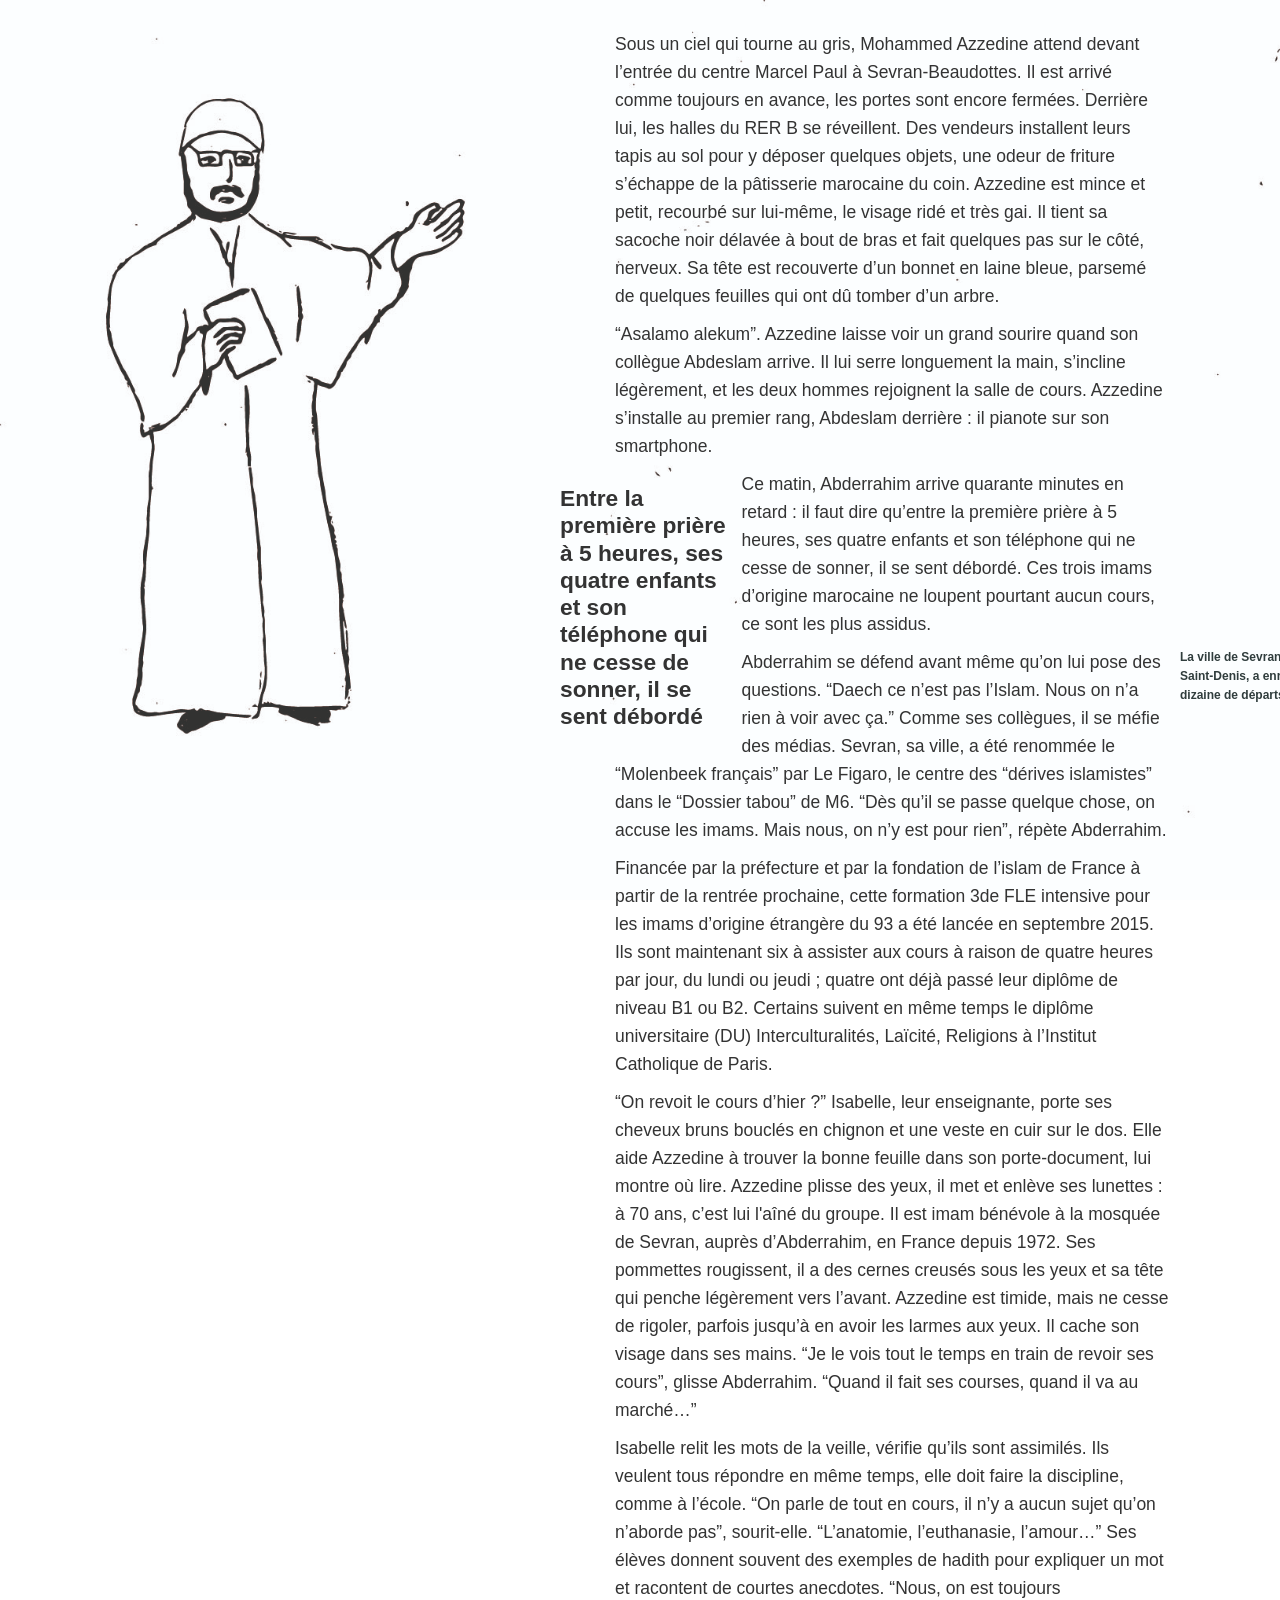
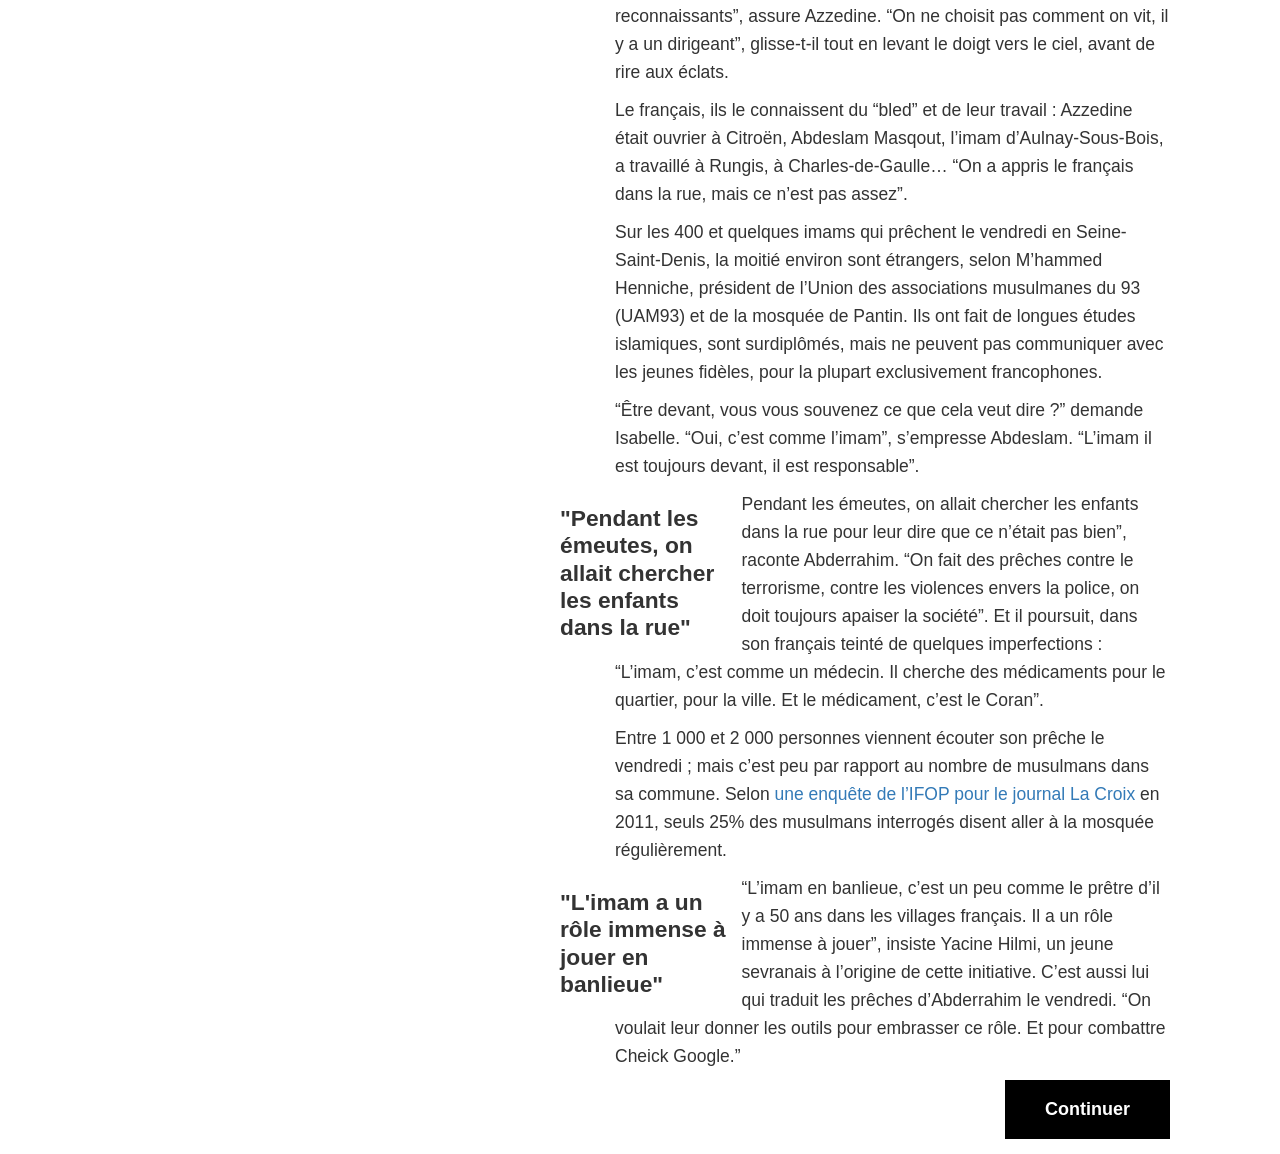
==== chapitre1.html @ 9026ad9a "Update chapitre1.html" ====
<!DOCTYPE html>
<html lang="fr">

<head>
    <meta charset="utf-8">
    <meta http-equiv="X-UA-Compatible" content="IE=edge">
    <meta name="viewport" content="width=device-width, initial-scale=1">
   
    <title>PFE Imams</title>
   
    <link href="./vendor/bootstrap/dist/css/bootstrap.min.css" rel="stylesheet">
    
       <link href='https://cdn.knightlab.com/libs/soundcite/latest/css/player.css' rel='stylesheet' type='text/css'><script type='text/javascript' src='https://cdn.knightlab.com/libs/soundcite/latest/js/soundcite.min.js'></script>

    <link href="https://fonts.googleapis.com/css?family=Amatic+SC" rel="stylesheet">  

    <link href="./css/styles.css" rel="stylesheet">


</head>

<body class="chapitre1">
    <main>
     <div class="header" id="backtotop">
     </div>
    <div class="middle">
        <div class="main">
        <div class="chapitre1">

         <div class="container">

        <div class="row">

                <div class="col-sm-6 col-xs-12">

                <div class="visible-xs">

                <img src="image2.jpg"  class="img-responsive" max-width="100%">

                </div>

                </div>

                <div class="col-sm-6 col-xs-12">

           <p>Sous un ciel qui tourne au gris, Mohammed Azzedine attend devant l’entrée du centre Marcel Paul à <span class="soundcite" data-id="321270395" data-start="0" data-end="23930" data-plays="1">Sevran-Beaudottes</span>. Il est arrivé comme toujours en avance, les portes sont encore fermées. Derrière lui, <span class="soundcite" data-id="321273883" data-start="0" data-end="20638" data-plays="1">les halles du RER B se réveillent</span>. Des vendeurs installent leurs tapis au sol pour y déposer quelques objets, une odeur de friture s’échappe de la pâtisserie marocaine du coin. Azzedine est mince et petit, recourbé sur lui-même, le visage ridé et très gai. Il tient sa sacoche noir délavée à bout de bras et fait quelques pas sur le côté, nerveux. Sa tête est recouverte d’un bonnet en laine bleue, parsemé de quelques feuilles qui ont dû tomber d’un arbre. </p>

           <p>“Asalamo alekum”. Azzedine laisse voir un grand sourire quand son collègue Abdeslam arrive. Il lui serre longuement la main, s’incline légèrement, et les deux hommes rejoignent la salle de cours. Azzedine s’installe au premier rang, Abdeslam derrière : il pianote sur son smartphone.</p>  

            <p class="encadre">Entre la première prière à 5 heures, ses quatre enfants et son téléphone qui ne cesse de sonner, il se sent débordé</p>

           <p>Ce matin, Abderrahim arrive quarante minutes en retard : il faut dire qu’entre la première prière à 5 heures, ses quatre enfants et son téléphone qui ne cesse de sonner, il se sent débordé. Ces trois imams d’origine marocaine ne loupent pourtant aucun cours, ce sont les plus assidus.</p>

             <div class="with-side">

            <div class="info hid" id="info1">
                La ville de Sevran, en Seine-Saint-Denis, a enregistré une dizaine de départs en Syrie</a>
            </div> </div>

           <p>Abderrahim se défend avant même qu’on lui pose des questions. “Daech ce n’est pas l’Islam. Nous on n’a rien à voir avec ça.” Comme ses collègues, il se méfie des médias. Sevran, sa ville, a été renommée le “Molenbeek français” par Le Figaro, le centre des “dérives islamistes” dans le “Dossier tabou” de M6. “Dès qu’il se passe quelque chose, on accuse les imams. Mais nous, on n’y est pour rien”, répète Abderrahim.</p> 

           <p>Financée par la préfecture et par la fondation de l’islam de France à partir de la rentrée prochaine, cette formation 3de FLE intensive pour les imams d’origine étrangère du 93 a été lancée en septembre 2015. Ils sont maintenant six à assister aux cours à raison de quatre heures par jour, du lundi ou jeudi ; quatre ont déjà passé leur diplôme de niveau B1 ou B2. Certains suivent en même temps le diplôme universitaire (DU) Interculturalités, Laïcité, Religions à l’Institut Catholique de Paris. </p>

           <p>“On revoit le cours d’hier ?” Isabelle, leur enseignante, porte ses cheveux bruns bouclés en chignon et une veste en cuir sur le dos. Elle aide Azzedine à trouver la bonne feuille dans son porte-document, lui montre où lire. Azzedine plisse des yeux, il met et enlève ses lunettes : à 70 ans, c’est lui l'aîné du groupe. Il est imam bénévole à la mosquée de Sevran, auprès d’Abderrahim, en France depuis 1972. Ses pommettes rougissent, il a des cernes creusés sous les yeux et sa tête qui penche légèrement vers l’avant. Azzedine est timide, mais ne cesse de rigoler, parfois jusqu’à en avoir les larmes aux yeux. Il cache son visage dans ses mains. “Je le vois tout le temps en train de revoir ses cours”, glisse Abderrahim. “Quand il fait ses courses, quand il va au marché…”</p>

              <div class="with-side">

            <div class="info hid" id="info2">
                Dans la tradition islamique, le hadith est le recueil des actes et des paroles du prophète Mohamet</a>
            </div>
                 </div>

           <p>Isabelle relit les mots de la veille, <span class="soundcite" data-id="321274740" data-start="0" data-end="41747" data-plays="1">vérifie qu’ils sont assimilés</span>. Ils veulent tous répondre en même temps, elle doit faire la discipline, comme à l’école. “On parle de tout en cours, il n’y a aucun sujet qu’on n’aborde pas”, sourit-elle. “L’anatomie, l’euthanasie, l’amour…” Ses élèves donnent souvent des exemples de hadith pour expliquer un mot et racontent de courtes anecdotes. “Nous, on est toujours reconnaissants”, assure Azzedine. “On ne choisit pas comment on vit, il y a un dirigeant”, glisse-t-il tout en levant le doigt vers le ciel, avant de rire aux éclats. </p>

           <p>Le français, ils le connaissent du “bled” et de leur travail : Azzedine était ouvrier à Citroën, Abdeslam Masqout, l’imam d’Aulnay-Sous-Bois, a travaillé à Rungis, à Charles-de-Gaulle… “On a appris le français dans la rue, mais ce n’est pas assez”. </p>

              <div class="with-side">
              <div class="info hid" id="info3">
                Il existe trois types d'imams dans les mosquées : ceux qui font les cinq prières, ceux qui font les prêches du vendredi et ceux qui dirigent les prières du Ramadan. Ces derniers viennent en grande partie de l'étranger, car ils doivent être capables de réciter le Coran d'un bout à l'autre dans une voix chantante</a>
            </div>
            </div>

           <p>Sur les 400 et quelques imams qui prêchent le vendredi en Seine-Saint-Denis, la moitié environ sont étrangers, selon M’hammed Henniche, président de l’Union des associations musulmanes du 93 (UAM93) et de la mosquée de Pantin. Ils ont fait de longues études islamiques, sont surdiplômés, mais ne peuvent pas communiquer avec les jeunes fidèles, pour la plupart exclusivement francophones.</p> 

           <p>“Être devant, vous vous souvenez ce que cela veut dire ?” demande Isabelle. “Oui, c’est comme l’imam”, s’empresse Abdeslam. “L’imam il est toujours devant, il est responsable”.</p>

             <p class="encadre">"Pendant les émeutes, on allait chercher les enfants dans la rue"</p>

             <p>Pendant les émeutes, on allait chercher les enfants dans la rue pour leur dire que ce n’était pas bien”, raconte Abderrahim. “<span class="soundcite" data-id="321274246" data-start="0" data-end="49689" data-plays="1">On fait des prêches contre le terrorisme</span>, contre les violences envers la police, on doit toujours apaiser la société”. Et il poursuit, dans son français teinté de quelques imperfections : “L’imam, c’est comme un médecin. Il cherche des médicaments pour le quartier, pour la ville. Et le médicament, c’est le Coran”.</p>

                <div class="with-side">
                <div class="info hid" id="info3">
                La France compte environ 2 400 lieux de cultes musulmans, et 40 000 églises</a>
            </div>
            </div>

           <p>Entre 1 000 et 2 000 personnes viennent écouter son prêche le vendredi ; mais c’est peu par rapport au nombre de musulmans dans sa commune. Selon <a href="http://www.ifop.com/media/pressdocument/343-1-document_file.pdf"> une enquête de l’IFOP pour le journal La Croix</a> en 2011, seuls 25% des musulmans interrogés disent aller à la mosquée régulièrement.</p>

             <p class="encadre">"L'imam a un rôle immense à jouer en banlieue"</p>

           <p>“L’imam en banlieue, c’est un peu comme le prêtre d’il y a 50 ans dans les villages français. Il a un rôle immense à jouer”, insiste Yacine Hilmi, un jeune sevranais à l’origine de cette initiative. C’est aussi lui qui traduit les prêches d’Abderrahim le vendredi. “On voulait leur donner les outils pour embrasser ce rôle. Et pour combattre Cheick Google.”</p>


            

             <a href="./chapitre2.html" class="button pull-right">Continuer</a>
            
            
            </div>
            </div>
        </div>
        </div>
    </div>
    <div class="footer hidden-xs">
        <p> <a href="#backtotop" class="smooth-scroll"><img src="backtotop.png" width=50></a> </p>       
    </div>
    </main>
    <!-- jQuery (necessary for Bootstrap's JavaScript plugins) -->
    <script src="./vendor/jquery/dist/jquery.min.js"></script>
    <!--     Include all compiled plugins (below), or include individual files as needed -->
    <script src="./vendor/bootstrap/dist/js/bootstrap.min.js"></script>
    <!-- Custom -->
    <script src="./js/main.js"></script>




</body>

</html>
---- css/styles.css ----
*{
    padding: 0;
    margin: 0;
}

html,body {
    width: 100%;
    overflow-x: hidden;
}

main {
    width: 100%;
    margin: auto;
}


h2{
    line-height: 1.2;
}

.button {
padding: 15px 40px;
background: black;
color: white;
font-weight: bold;
font-size: 18px;
}

.button:hover {
background: #570906;
color: #5EB6DD;
}

.intro {
    background: url(../image1.jpg) fixed right top;
    background-size: cover;
}

.chapitre1 {
     background: url(../image2.jpg) fixed right top;
    background-size: cover;
}

.chapitre2 {
     background: url(../image3.jpg) fixed right top;
    background-size: cover;
}

.chapitre3 {
     background: url(../image4.jpg) fixed right top;
    background-size: cover;
}

.header {
    padding : 5px;
    margin : 10px;
    margin-top: -45px;
    max-width: 940px;
}

.main {
    padding : 5px;
    margin : 10px;
    margin-right: 10%;
    font-size: 1.25em;
    line-height: 1.6;
    font-family: sans-serif;
    width: calc(100% - 300px);
}

.main > .chapter{
    margin-bottom: 15px;

}

.main .chapterintro > h2{
    margin-bottom: 15px;
     font-family: 'Amatic SC', cursive;
    font-size: 60px;

}
.main .encadre{
    float:left;
    width:30%;
    font-size: 1.3em;
    line-height: 1.2;
    font-weight: bold;
    margin:15px;
    margin-left: -55px;
}


.intro .main {
    width: auto;
    max-width:800px;
}
.side {
    padding : 5px;
    margin : 10px;
    flex : 1;
}

.with-side {
    position: relative;
}

.with-side .info {
    position: absolute;
    left:100%;
    top:0;
    width: 200px;
    padding-left: 10px;
}

.info{
    font-size: 1.2rem;
    font-weight: bold;
    font-family: sans-serif;
    color: #303D3D;
    margin-bottom: 50px;
    transition: all 500ms linear;
    opacity: 1;
}
.info.hid {
    transform: translateX(100px);
    opacity: 0;
}

.footer {
    padding : 5px;
    margin : 10px;
    font-size: 1.1em;
    text-align: right;
    font-family: monospace;
    position: fixed; 
    bottom: 0;
    left: 0;
    right: 0;
    display: none;
}

.middle {
    display: flex;
    margin-top: 50px;
    margin-right: 50px;
}


.soundcite-loaded {
    border-radius: 0;
    margin-bottom: 30px;
}

@media (max-width: 768px) {
    .footer {
        display: none;
    }
    .intro {
        background: none;
    }
    .chapitre1 {
        background: none;
    }
    .chapitre2 {
        background: none;
    }
     .chapitre3 {
        background: none;
    }
    .info{
        display: none;
    }

    .encadre{
        display: none;
    }

    .main{
        width:100%;
    }
    .middle{
        width:100%;
    }
}
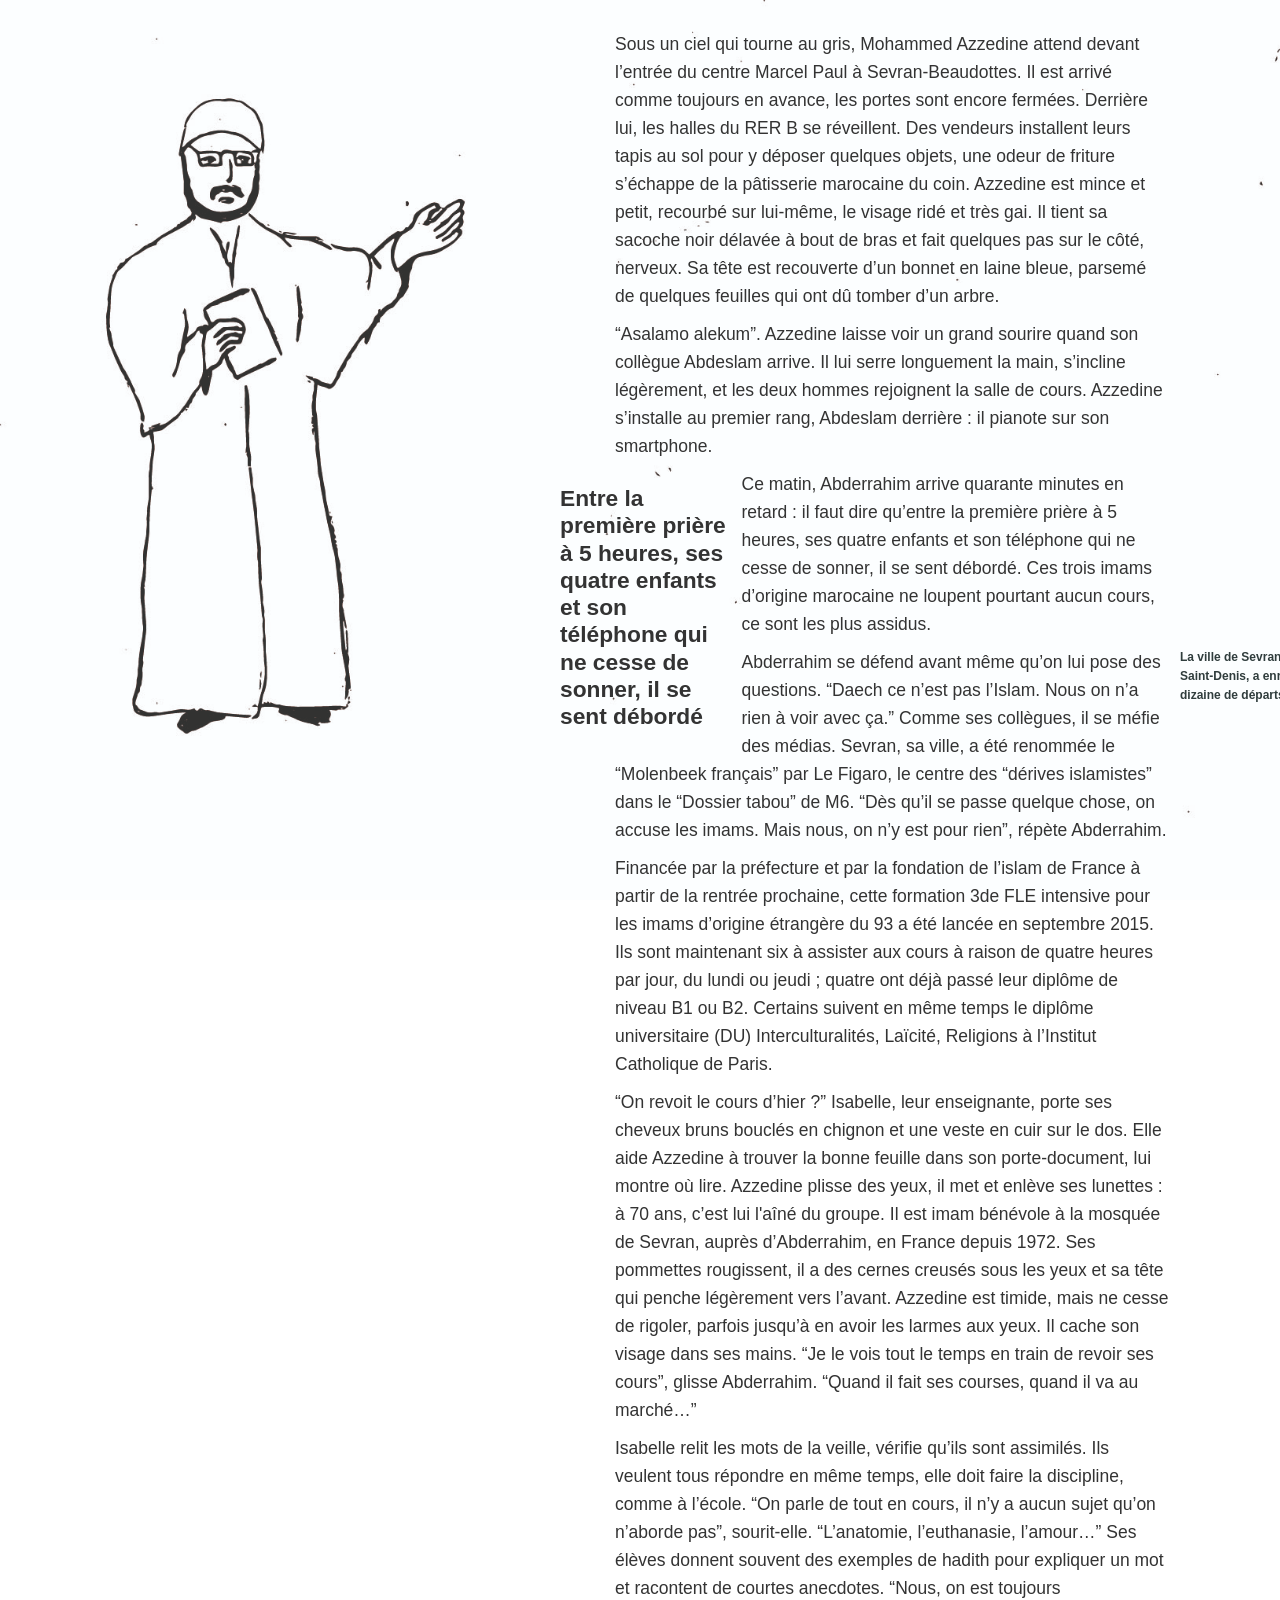
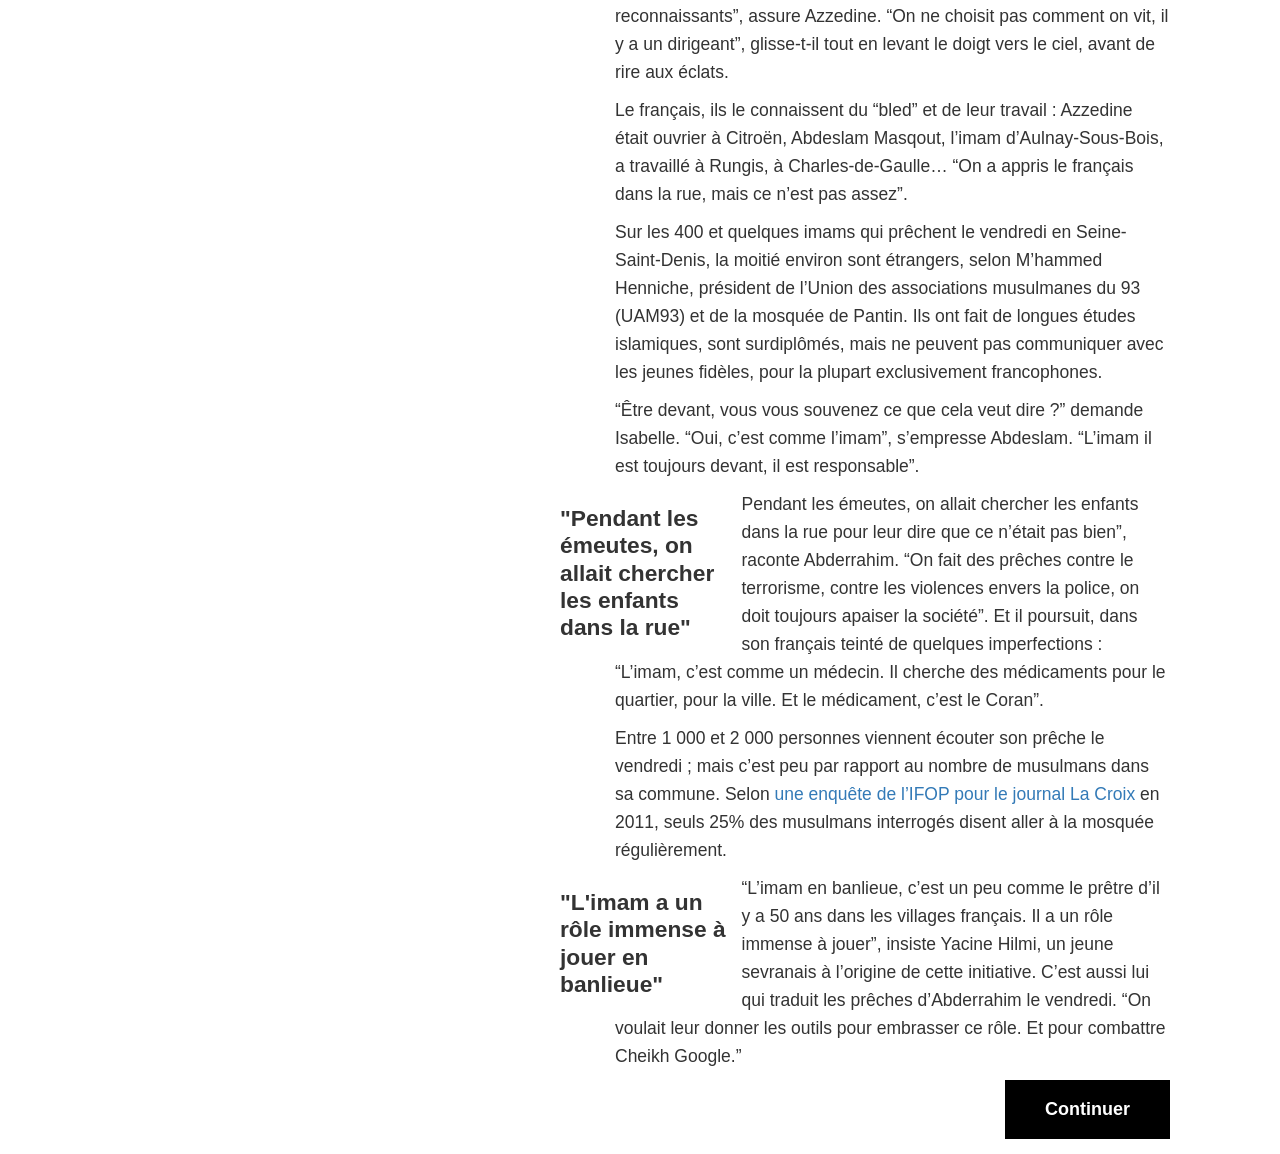
==== commit 6316a917: "Update chapitre1.html" ====
--- a/chapitre1.html
+++ b/chapitre1.html
@@ -98,12 +98,12 @@
 
              <p class="encadre">"L'imam a un rôle immense à jouer en banlieue"</p>
 
-           <p>“L’imam en banlieue, c’est un peu comme le prêtre d’il y a 50 ans dans les villages français. Il a un rôle immense à jouer”, insiste Yacine Hilmi, un jeune sevranais à l’origine de cette initiative. C’est aussi lui qui traduit les prêches d’Abderrahim le vendredi. “On voulait leur donner les outils pour embrasser ce rôle. Et pour combattre Cheick Google.”</p>
+           <p>“L’imam en banlieue, c’est un peu comme le prêtre d’il y a 50 ans dans les villages français. Il a un rôle immense à jouer”, insiste Yacine Hilmi, un jeune sevranais à l’origine de cette initiative. C’est aussi lui qui traduit les prêches d’Abderrahim le vendredi. “On voulait leur donner les outils pour embrasser ce rôle. Et pour combattre Cheikh Google.”</p>
 
 
             
 
-             <a href="./chapitre2.html" class="button pull-right">Continuer</a>
+             <a href="https://marionbir.github.io/imams/chapitre2.html" class="button pull-right">Continuer</a>
             
             
             </div>
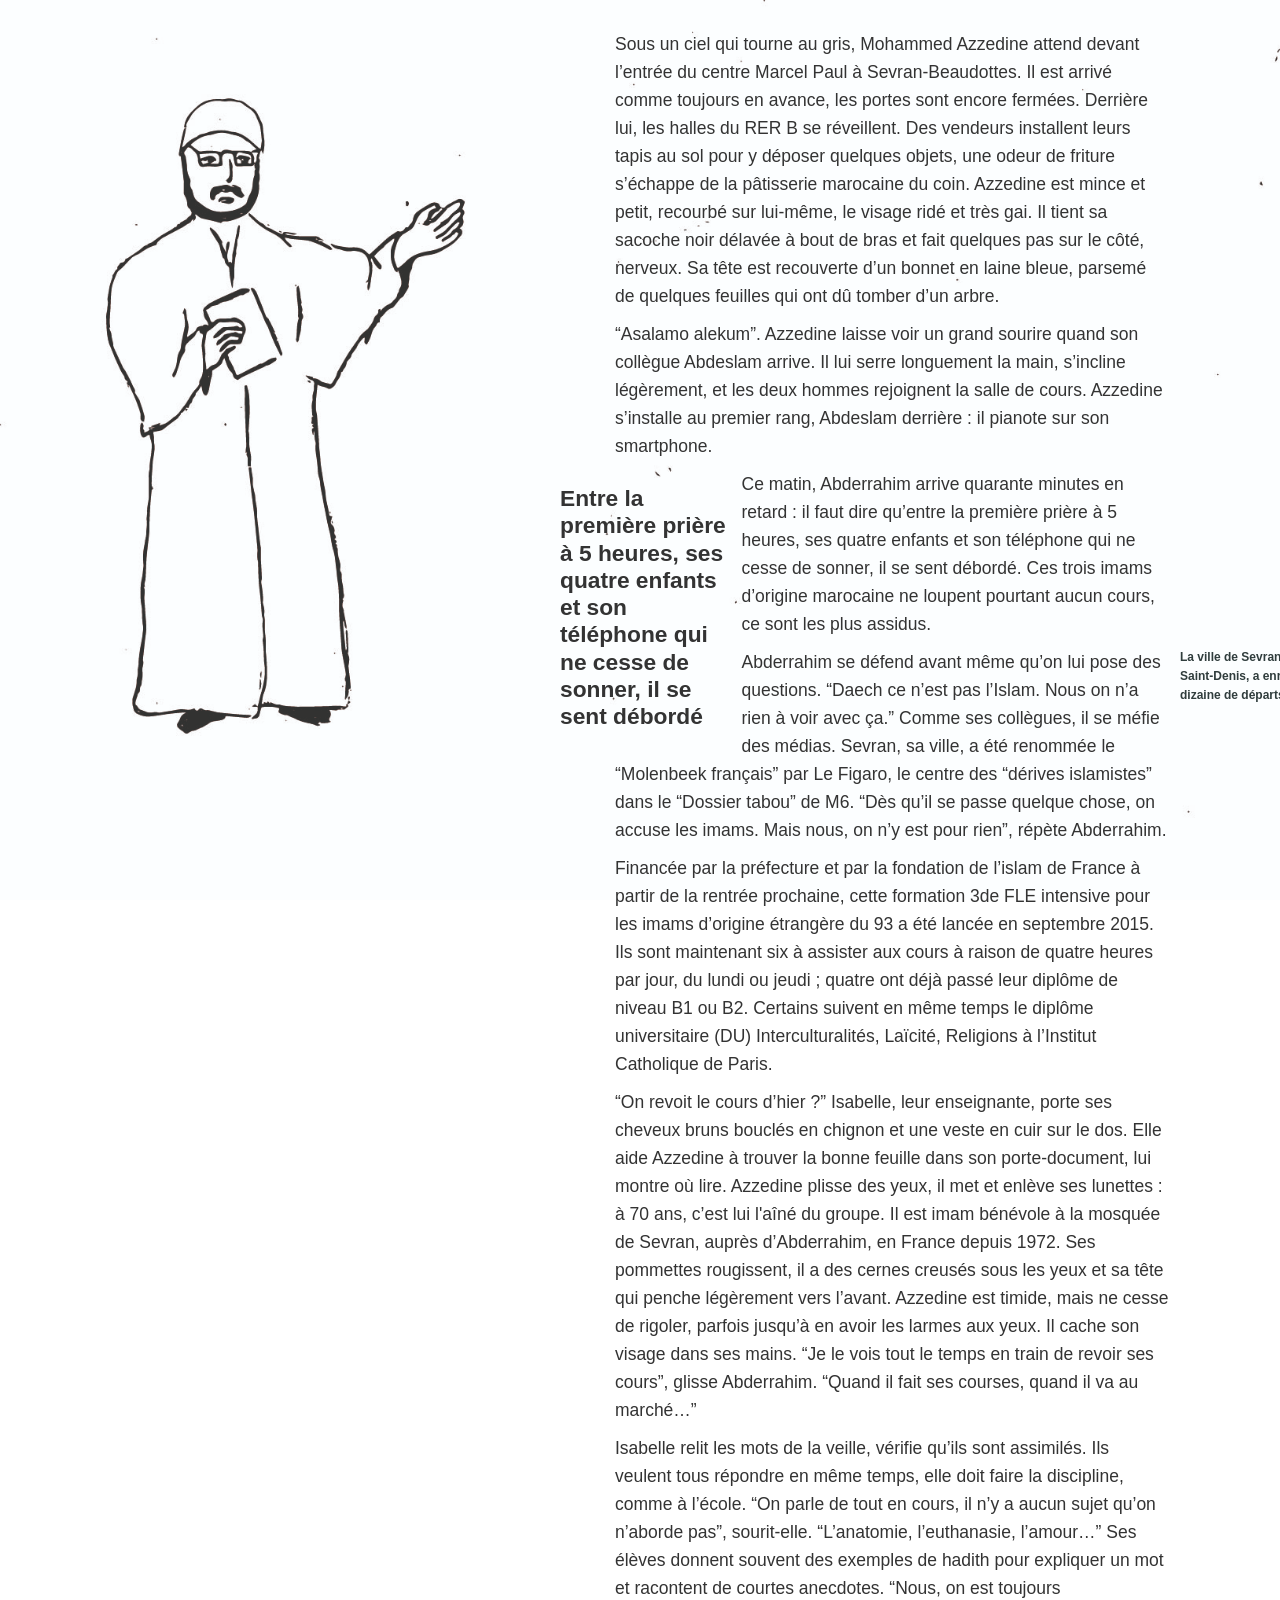
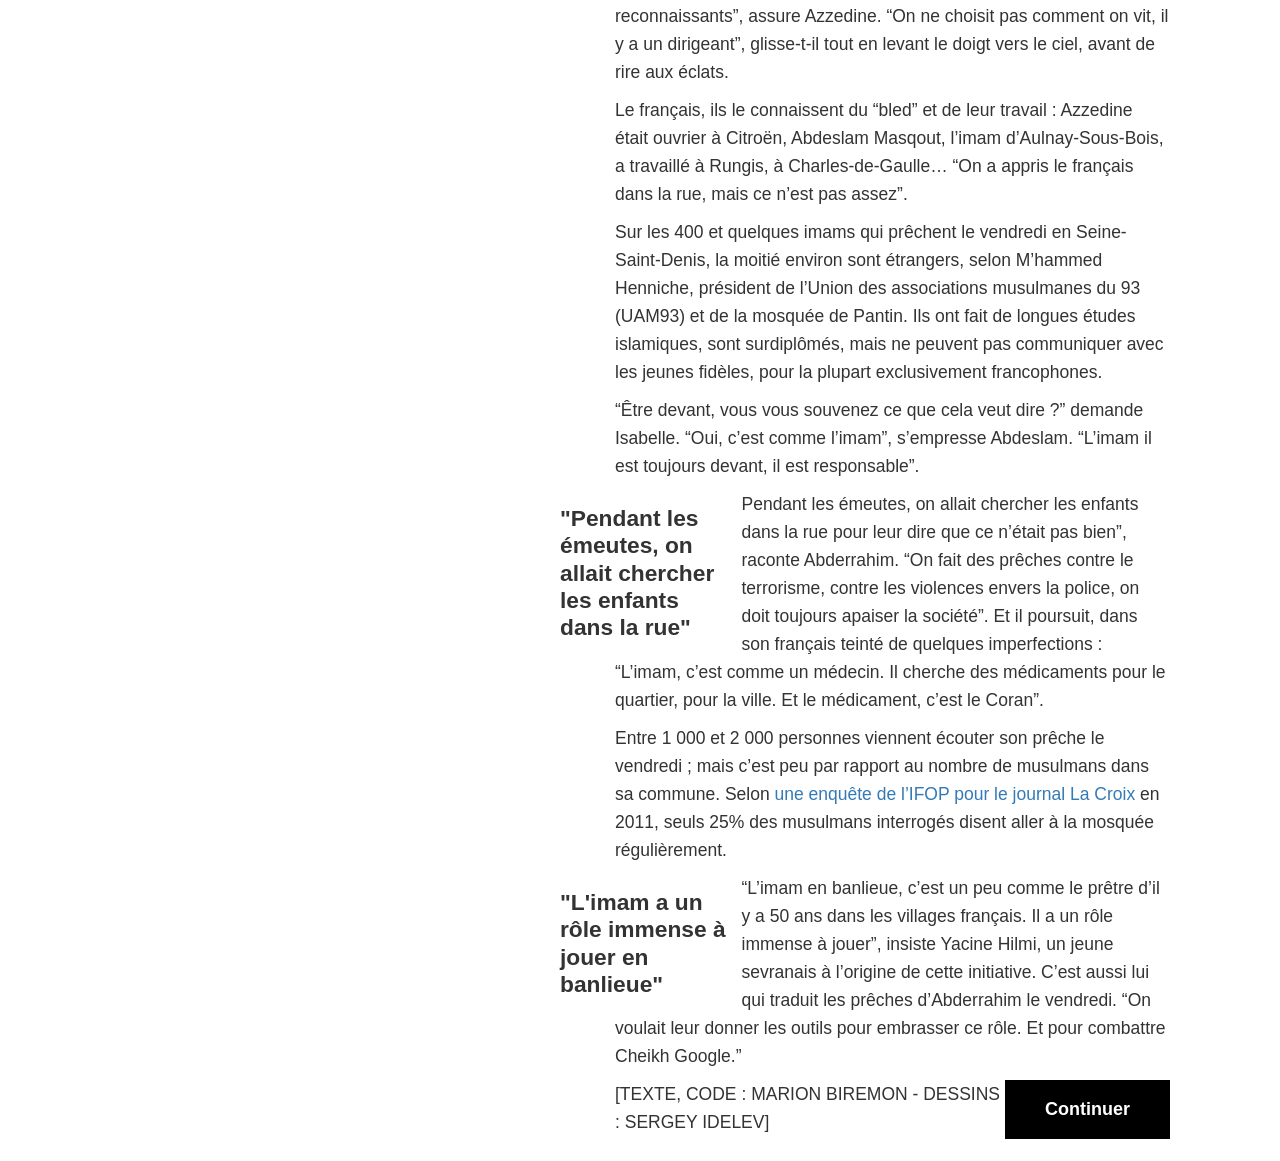
==== commit 84c37787: "Update chapitre1.html" ====
--- a/chapitre1.html
+++ b/chapitre1.html
@@ -103,7 +103,9 @@
 
             
 
-             <a href="https://marionbir.github.io/imams/chapitre2.html" class="button pull-right">Continuer</a>
+            <p> <a href="./chapitre2.html" class="button pull-right">Continuer</a> </p>
+            
+            <p> [TEXTE, CODE : MARION BIREMON - DESSINS : SERGEY IDELEV] </p>
             
             
             </div>
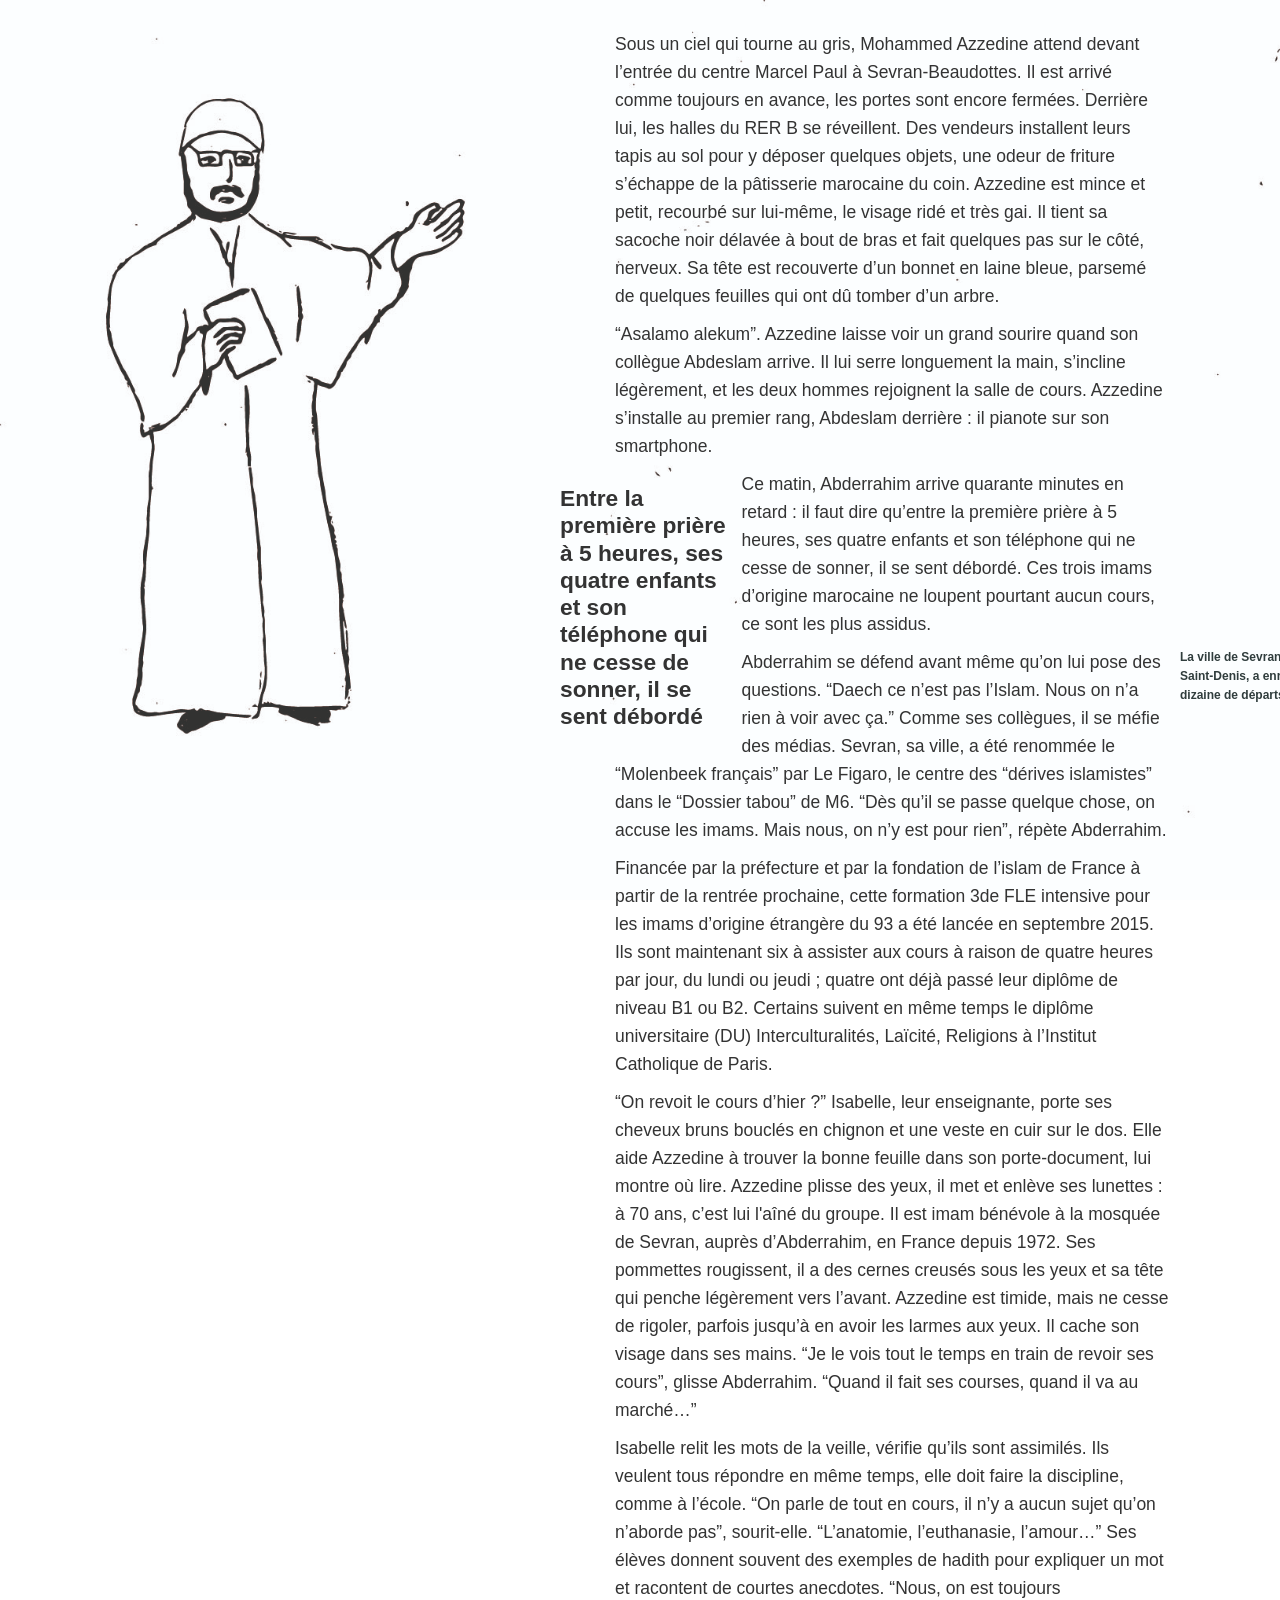
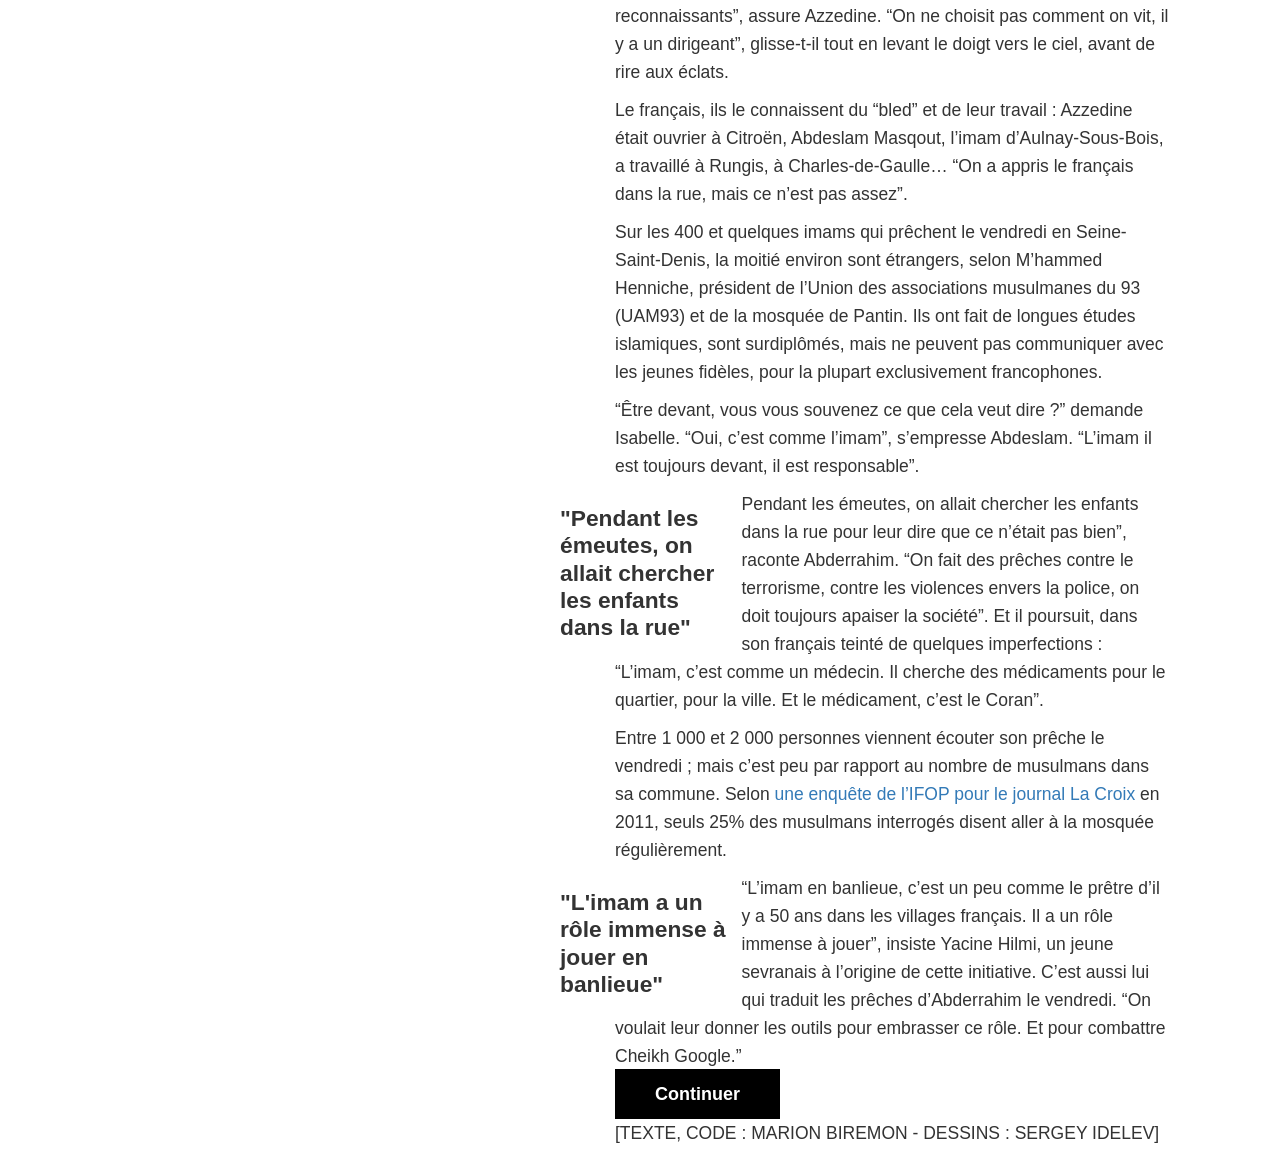
==== commit 5cb2ac2d: "Update chapitre1.html" ====
--- a/chapitre1.html
+++ b/chapitre1.html
@@ -103,7 +103,7 @@
 
             
 
-            <p> <a href="./chapitre2.html" class="button pull-right">Continuer</a> </p>
+            <p> <a href="./chapitre2.html" class="button">Continuer</a> </p>
             
             <p> [TEXTE, CODE : MARION BIREMON - DESSINS : SERGEY IDELEV] </p>
             
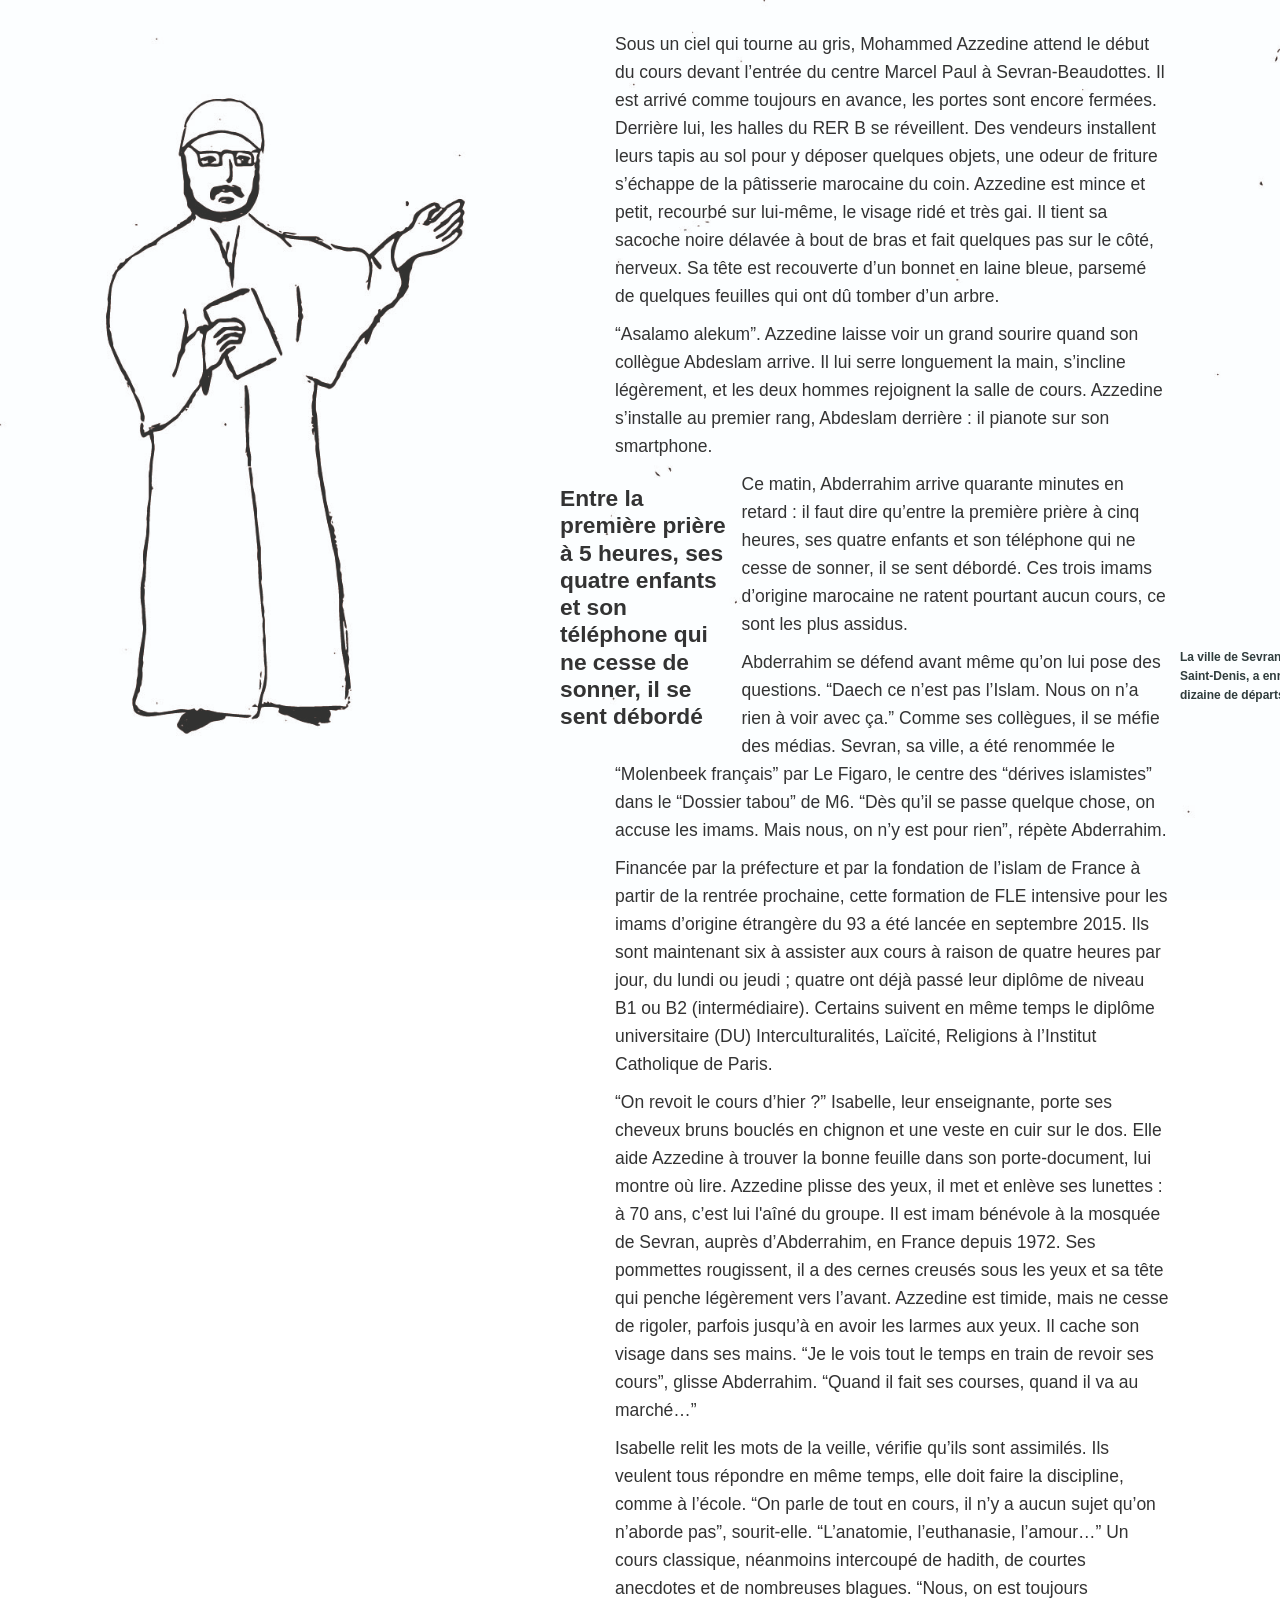
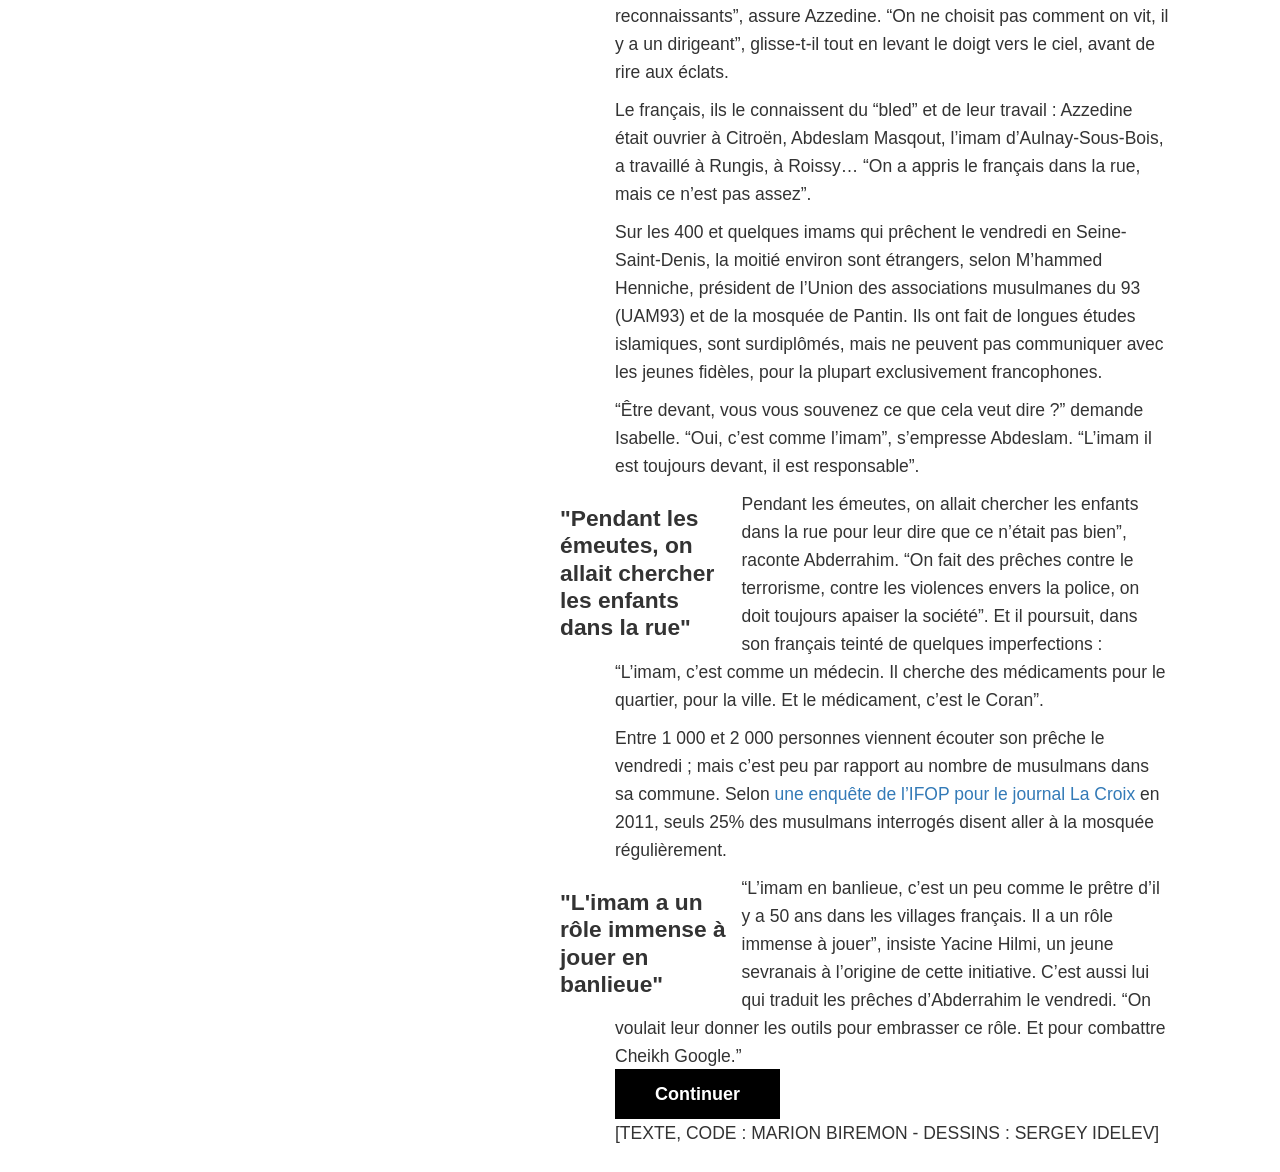
==== commit 371ff6cd: "Update chapitre1.html" ====
--- a/chapitre1.html
+++ b/chapitre1.html
@@ -43,13 +43,13 @@
 
                 <div class="col-sm-6 col-xs-12">
 
-           <p>Sous un ciel qui tourne au gris, Mohammed Azzedine attend devant l’entrée du centre Marcel Paul à <span class="soundcite" data-id="321270395" data-start="0" data-end="23930" data-plays="1">Sevran-Beaudottes</span>. Il est arrivé comme toujours en avance, les portes sont encore fermées. Derrière lui, <span class="soundcite" data-id="321273883" data-start="0" data-end="20638" data-plays="1">les halles du RER B se réveillent</span>. Des vendeurs installent leurs tapis au sol pour y déposer quelques objets, une odeur de friture s’échappe de la pâtisserie marocaine du coin. Azzedine est mince et petit, recourbé sur lui-même, le visage ridé et très gai. Il tient sa sacoche noir délavée à bout de bras et fait quelques pas sur le côté, nerveux. Sa tête est recouverte d’un bonnet en laine bleue, parsemé de quelques feuilles qui ont dû tomber d’un arbre. </p>
+           <p>Sous un ciel qui tourne au gris, Mohammed Azzedine attend le début du cours devant l’entrée du centre Marcel Paul à <span class="soundcite" data-id="321270395" data-start="0" data-end="23930" data-plays="1">Sevran-Beaudottes</span>. Il est arrivé comme toujours en avance, les portes sont encore fermées. Derrière lui, <span class="soundcite" data-id="321273883" data-start="0" data-end="20638" data-plays="1">les halles du RER B se réveillent</span>. Des vendeurs installent leurs tapis au sol pour y déposer quelques objets, une odeur de friture s’échappe de la pâtisserie marocaine du coin. Azzedine est mince et petit, recourbé sur lui-même, le visage ridé et très gai. Il tient sa sacoche noire délavée à bout de bras et fait quelques pas sur le côté, nerveux. Sa tête est recouverte d’un bonnet en laine bleue, parsemé de quelques feuilles qui ont dû tomber d’un arbre. </p>
 
            <p>“Asalamo alekum”. Azzedine laisse voir un grand sourire quand son collègue Abdeslam arrive. Il lui serre longuement la main, s’incline légèrement, et les deux hommes rejoignent la salle de cours. Azzedine s’installe au premier rang, Abdeslam derrière : il pianote sur son smartphone.</p>  
 
             <p class="encadre">Entre la première prière à 5 heures, ses quatre enfants et son téléphone qui ne cesse de sonner, il se sent débordé</p>
 
-           <p>Ce matin, Abderrahim arrive quarante minutes en retard : il faut dire qu’entre la première prière à 5 heures, ses quatre enfants et son téléphone qui ne cesse de sonner, il se sent débordé. Ces trois imams d’origine marocaine ne loupent pourtant aucun cours, ce sont les plus assidus.</p>
+           <p>Ce matin, Abderrahim arrive quarante minutes en retard : il faut dire qu’entre la première prière à cinq heures, ses quatre enfants et son téléphone qui ne cesse de sonner, il se sent débordé. Ces trois imams d’origine marocaine ne ratent pourtant aucun cours, ce sont les plus assidus.</p>
 
              <div class="with-side">
 
@@ -59,7 +59,7 @@
 
            <p>Abderrahim se défend avant même qu’on lui pose des questions. “Daech ce n’est pas l’Islam. Nous on n’a rien à voir avec ça.” Comme ses collègues, il se méfie des médias. Sevran, sa ville, a été renommée le “Molenbeek français” par Le Figaro, le centre des “dérives islamistes” dans le “Dossier tabou” de M6. “Dès qu’il se passe quelque chose, on accuse les imams. Mais nous, on n’y est pour rien”, répète Abderrahim.</p> 
 
-           <p>Financée par la préfecture et par la fondation de l’islam de France à partir de la rentrée prochaine, cette formation 3de FLE intensive pour les imams d’origine étrangère du 93 a été lancée en septembre 2015. Ils sont maintenant six à assister aux cours à raison de quatre heures par jour, du lundi ou jeudi ; quatre ont déjà passé leur diplôme de niveau B1 ou B2. Certains suivent en même temps le diplôme universitaire (DU) Interculturalités, Laïcité, Religions à l’Institut Catholique de Paris. </p>
+           <p>Financée par la préfecture et par la fondation de l’islam de France à partir de la rentrée prochaine, cette formation de FLE intensive pour les imams d’origine étrangère du 93 a été lancée en septembre 2015. Ils sont maintenant six à assister aux cours à raison de quatre heures par jour, du lundi ou jeudi ; quatre ont déjà passé leur diplôme de niveau B1 ou B2 (intermédiaire). Certains suivent en même temps le diplôme universitaire (DU) Interculturalités, Laïcité, Religions à l’Institut Catholique de Paris. </p>
 
            <p>“On revoit le cours d’hier ?” Isabelle, leur enseignante, porte ses cheveux bruns bouclés en chignon et une veste en cuir sur le dos. Elle aide Azzedine à trouver la bonne feuille dans son porte-document, lui montre où lire. Azzedine plisse des yeux, il met et enlève ses lunettes : à 70 ans, c’est lui l'aîné du groupe. Il est imam bénévole à la mosquée de Sevran, auprès d’Abderrahim, en France depuis 1972. Ses pommettes rougissent, il a des cernes creusés sous les yeux et sa tête qui penche légèrement vers l’avant. Azzedine est timide, mais ne cesse de rigoler, parfois jusqu’à en avoir les larmes aux yeux. Il cache son visage dans ses mains. “Je le vois tout le temps en train de revoir ses cours”, glisse Abderrahim. “Quand il fait ses courses, quand il va au marché…”</p>
 
@@ -70,9 +70,9 @@
             </div>
                  </div>
 
-           <p>Isabelle relit les mots de la veille, <span class="soundcite" data-id="321274740" data-start="0" data-end="41747" data-plays="1">vérifie qu’ils sont assimilés</span>. Ils veulent tous répondre en même temps, elle doit faire la discipline, comme à l’école. “On parle de tout en cours, il n’y a aucun sujet qu’on n’aborde pas”, sourit-elle. “L’anatomie, l’euthanasie, l’amour…” Ses élèves donnent souvent des exemples de hadith pour expliquer un mot et racontent de courtes anecdotes. “Nous, on est toujours reconnaissants”, assure Azzedine. “On ne choisit pas comment on vit, il y a un dirigeant”, glisse-t-il tout en levant le doigt vers le ciel, avant de rire aux éclats. </p>
+           <p>Isabelle relit les mots de la veille, <span class="soundcite" data-id="321274740" data-start="0" data-end="41747" data-plays="1">vérifie qu’ils sont assimilés</span>. Ils veulent tous répondre en même temps, elle doit faire la discipline, comme à l’école. “On parle de tout en cours, il n’y a aucun sujet qu’on n’aborde pas”, sourit-elle. “L’anatomie, l’euthanasie, l’amour…” Un cours classique, néanmoins intercoupé de hadith, de courtes anecdotes et de nombreuses blagues. “Nous, on est toujours reconnaissants”, assure Azzedine. “On ne choisit pas comment on vit, il y a un dirigeant”, glisse-t-il tout en levant le doigt vers le ciel, avant de rire aux éclats. </p>
 
-           <p>Le français, ils le connaissent du “bled” et de leur travail : Azzedine était ouvrier à Citroën, Abdeslam Masqout, l’imam d’Aulnay-Sous-Bois, a travaillé à Rungis, à Charles-de-Gaulle… “On a appris le français dans la rue, mais ce n’est pas assez”. </p>
+           <p>Le français, ils le connaissent du “bled” et de leur travail : Azzedine était ouvrier à Citroën, Abdeslam Masqout, l’imam d’Aulnay-Sous-Bois, a travaillé à Rungis, à Roissy… “On a appris le français dans la rue, mais ce n’est pas assez”. </p>
 
               <div class="with-side">
               <div class="info hid" id="info3">
--- a/css/styles.css
+++ b/css/styles.css
@@ -75,8 +75,8 @@
 
 .main .chapterintro > h2{
     margin-bottom: 15px;
-     font-family: 'Amatic SC', cursive;
-    font-size: 60px;
+     font-family: 'Pacifico', cursive;
+    font-size: 90px;
 
 }
 .main .encadre{
@@ -148,7 +148,6 @@
 
 .soundcite-loaded {
     border-radius: 0;
-    margin-bottom: 30px;
 }
 
 @media (max-width: 768px) {
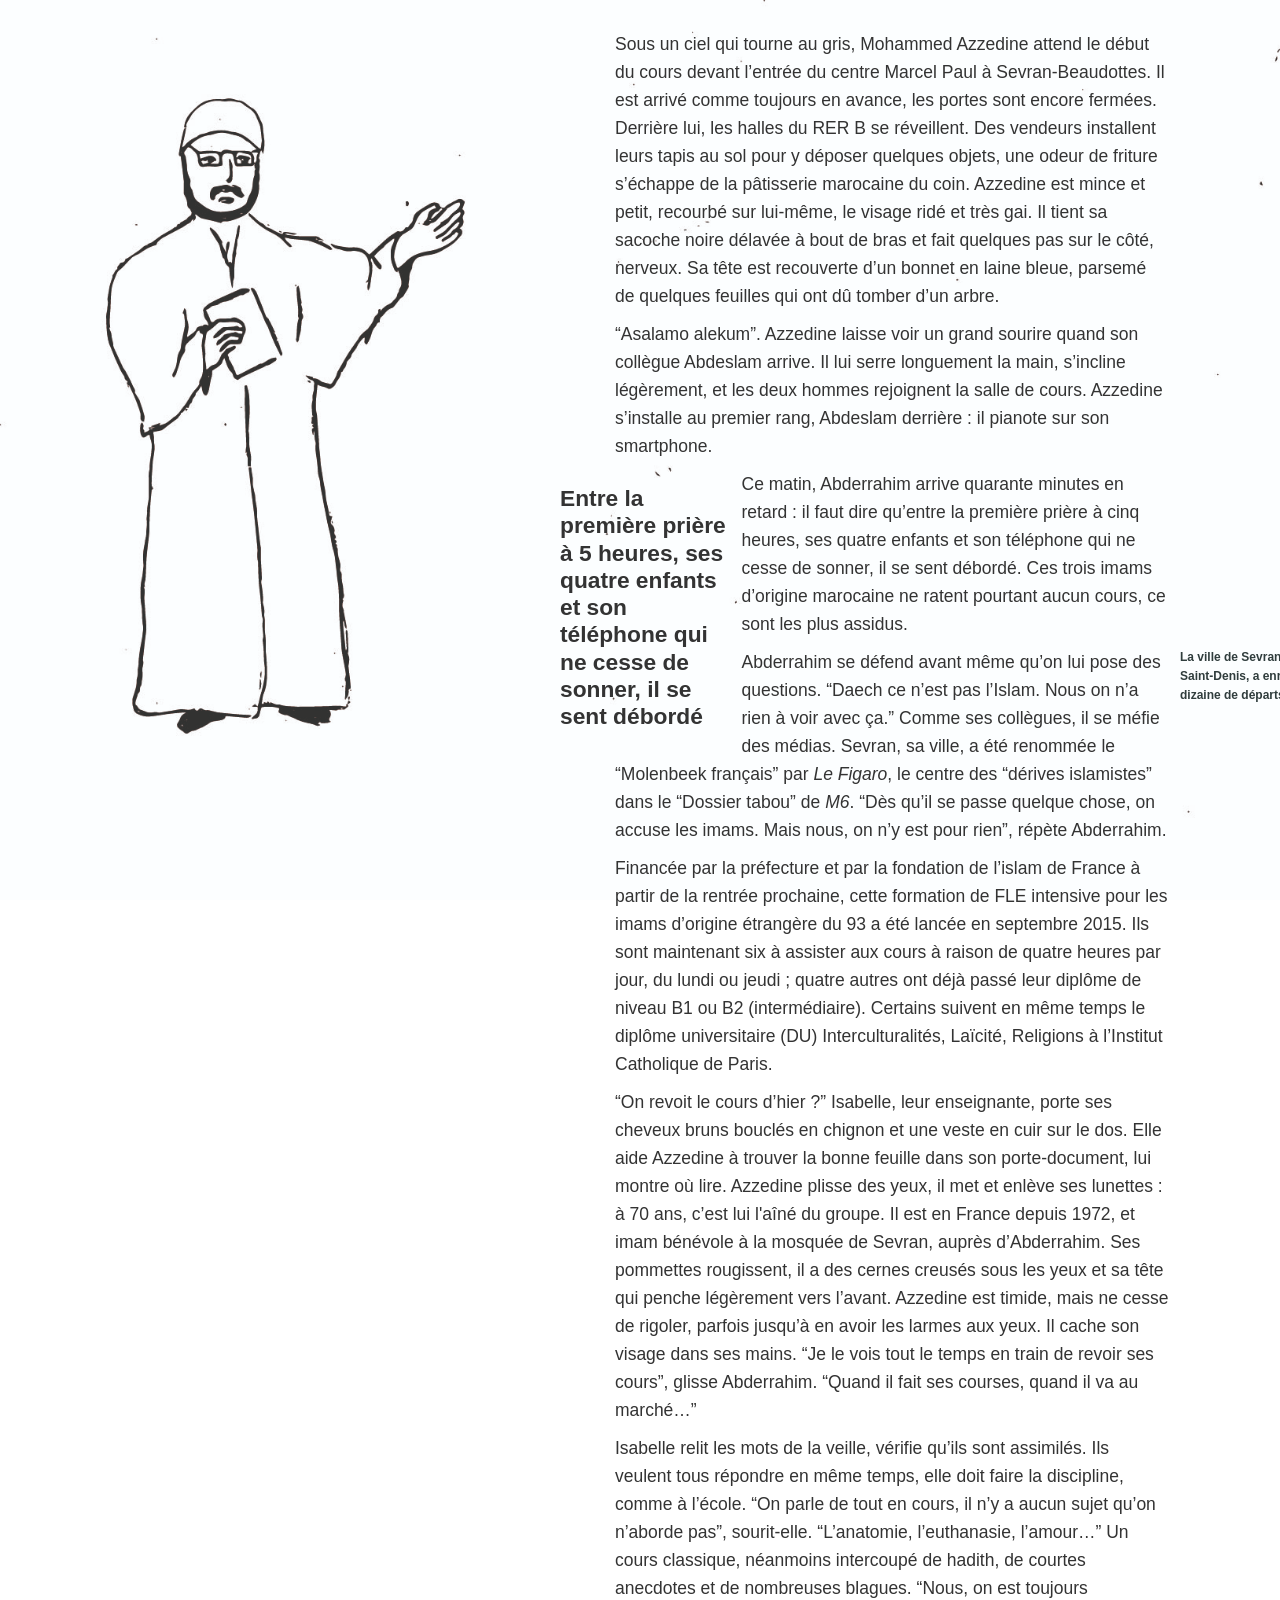
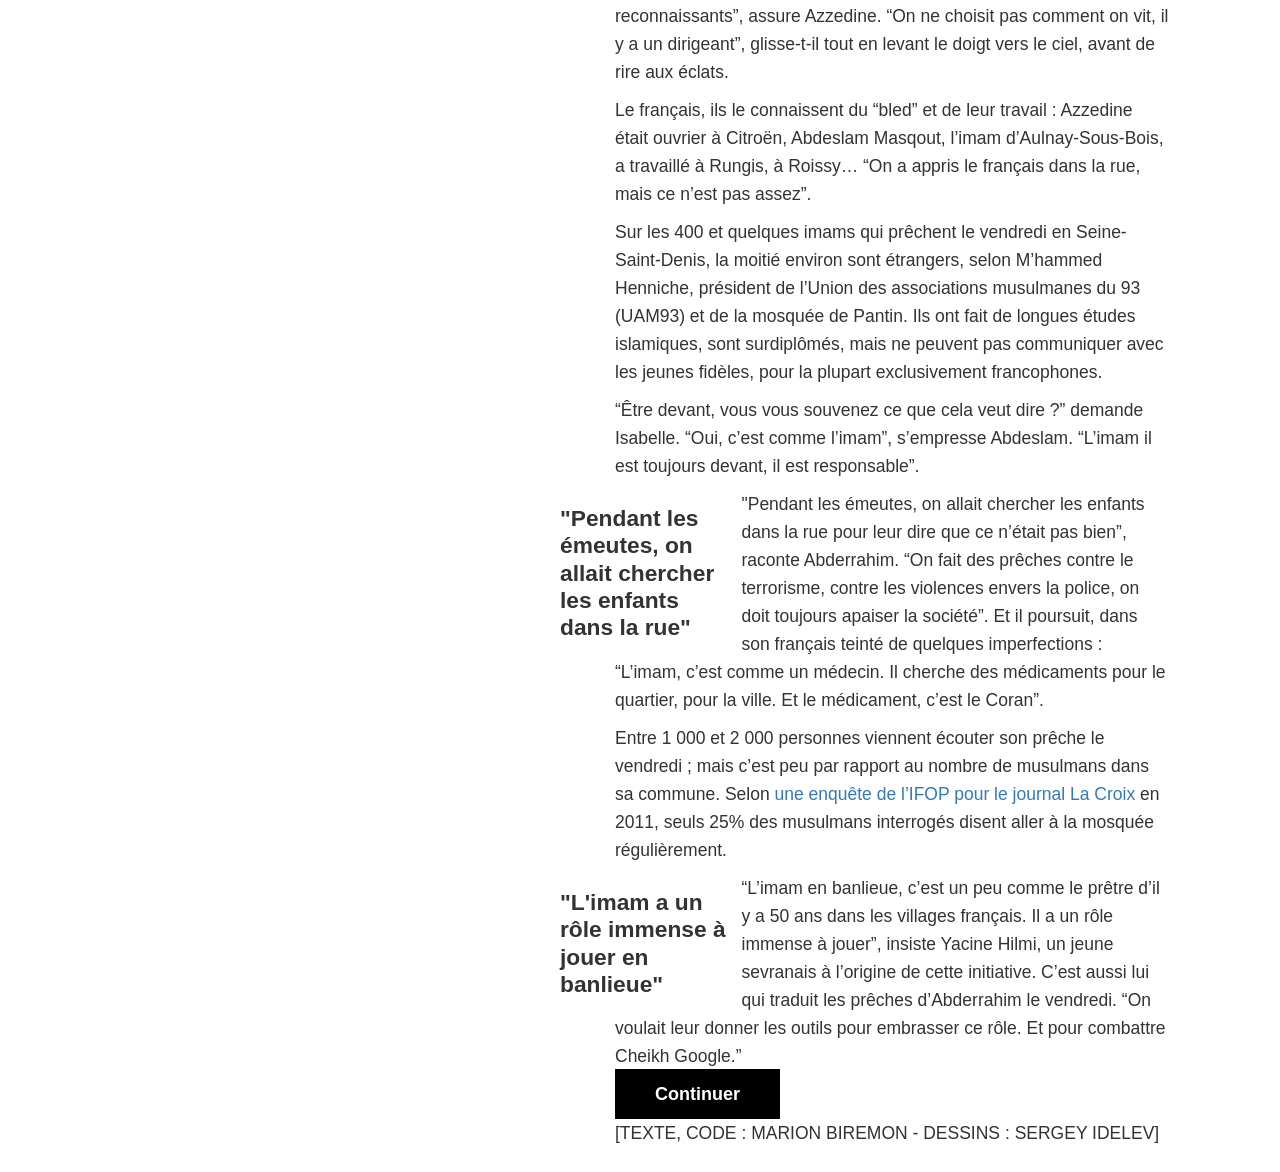
==== commit df02a301: "Update chapitre1.html" ====
--- a/chapitre1.html
+++ b/chapitre1.html
@@ -57,11 +57,11 @@
                 La ville de Sevran, en Seine-Saint-Denis, a enregistré une dizaine de départs en Syrie</a>
             </div> </div>
 
-           <p>Abderrahim se défend avant même qu’on lui pose des questions. “Daech ce n’est pas l’Islam. Nous on n’a rien à voir avec ça.” Comme ses collègues, il se méfie des médias. Sevran, sa ville, a été renommée le “Molenbeek français” par Le Figaro, le centre des “dérives islamistes” dans le “Dossier tabou” de M6. “Dès qu’il se passe quelque chose, on accuse les imams. Mais nous, on n’y est pour rien”, répète Abderrahim.</p> 
+           <p>Abderrahim se défend avant même qu’on lui pose des questions. “Daech ce n’est pas l’Islam. Nous on n’a rien à voir avec ça.” Comme ses collègues, il se méfie des médias. Sevran, sa ville, a été renommée le “Molenbeek français” par <i>Le Figaro</i>, le centre des “dérives islamistes” dans le “Dossier tabou” de <i>M6</i>. “Dès qu’il se passe quelque chose, on accuse les imams. Mais nous, on n’y est pour rien”, répète Abderrahim.</p> 
 
-           <p>Financée par la préfecture et par la fondation de l’islam de France à partir de la rentrée prochaine, cette formation de FLE intensive pour les imams d’origine étrangère du 93 a été lancée en septembre 2015. Ils sont maintenant six à assister aux cours à raison de quatre heures par jour, du lundi ou jeudi ; quatre ont déjà passé leur diplôme de niveau B1 ou B2 (intermédiaire). Certains suivent en même temps le diplôme universitaire (DU) Interculturalités, Laïcité, Religions à l’Institut Catholique de Paris. </p>
+           <p>Financée par la préfecture et par la fondation de l’islam de France à partir de la rentrée prochaine, cette formation de FLE intensive pour les imams d’origine étrangère du 93 a été lancée en septembre 2015. Ils sont maintenant six à assister aux cours à raison de quatre heures par jour, du lundi ou jeudi ; quatre autres ont déjà passé leur diplôme de niveau B1 ou B2 (intermédiaire). Certains suivent en même temps le diplôme universitaire (DU) Interculturalités, Laïcité, Religions à l’Institut Catholique de Paris. </p>
 
-           <p>“On revoit le cours d’hier ?” Isabelle, leur enseignante, porte ses cheveux bruns bouclés en chignon et une veste en cuir sur le dos. Elle aide Azzedine à trouver la bonne feuille dans son porte-document, lui montre où lire. Azzedine plisse des yeux, il met et enlève ses lunettes : à 70 ans, c’est lui l'aîné du groupe. Il est imam bénévole à la mosquée de Sevran, auprès d’Abderrahim, en France depuis 1972. Ses pommettes rougissent, il a des cernes creusés sous les yeux et sa tête qui penche légèrement vers l’avant. Azzedine est timide, mais ne cesse de rigoler, parfois jusqu’à en avoir les larmes aux yeux. Il cache son visage dans ses mains. “Je le vois tout le temps en train de revoir ses cours”, glisse Abderrahim. “Quand il fait ses courses, quand il va au marché…”</p>
+           <p>“On revoit le cours d’hier ?” Isabelle, leur enseignante, porte ses cheveux bruns bouclés en chignon et une veste en cuir sur le dos. Elle aide Azzedine à trouver la bonne feuille dans son porte-document, lui montre où lire. Azzedine plisse des yeux, il met et enlève ses lunettes : à 70 ans, c’est lui l'aîné du groupe. Il est en France depuis 1972, et imam bénévole à la mosquée de Sevran, auprès d’Abderrahim. Ses pommettes rougissent, il a des cernes creusés sous les yeux et sa tête qui penche légèrement vers l’avant. Azzedine est timide, mais ne cesse de rigoler, parfois jusqu’à en avoir les larmes aux yeux. Il cache son visage dans ses mains. “Je le vois tout le temps en train de revoir ses cours”, glisse Abderrahim. “Quand il fait ses courses, quand il va au marché…”</p>
 
               <div class="with-side">
 
@@ -86,7 +86,7 @@
 
              <p class="encadre">"Pendant les émeutes, on allait chercher les enfants dans la rue"</p>
 
-             <p>Pendant les émeutes, on allait chercher les enfants dans la rue pour leur dire que ce n’était pas bien”, raconte Abderrahim. “<span class="soundcite" data-id="321274246" data-start="0" data-end="49689" data-plays="1">On fait des prêches contre le terrorisme</span>, contre les violences envers la police, on doit toujours apaiser la société”. Et il poursuit, dans son français teinté de quelques imperfections : “L’imam, c’est comme un médecin. Il cherche des médicaments pour le quartier, pour la ville. Et le médicament, c’est le Coran”.</p>
+             <p>"Pendant les émeutes, on allait chercher les enfants dans la rue pour leur dire que ce n’était pas bien”, raconte Abderrahim. “<span class="soundcite" data-id="321274246" data-start="0" data-end="49689" data-plays="1">On fait des prêches contre le terrorisme</span>, contre les violences envers la police, on doit toujours apaiser la société”. Et il poursuit, dans son français teinté de quelques imperfections : “L’imam, c’est comme un médecin. Il cherche des médicaments pour le quartier, pour la ville. Et le médicament, c’est le Coran”.</p>
 
                 <div class="with-side">
                 <div class="info hid" id="info3">
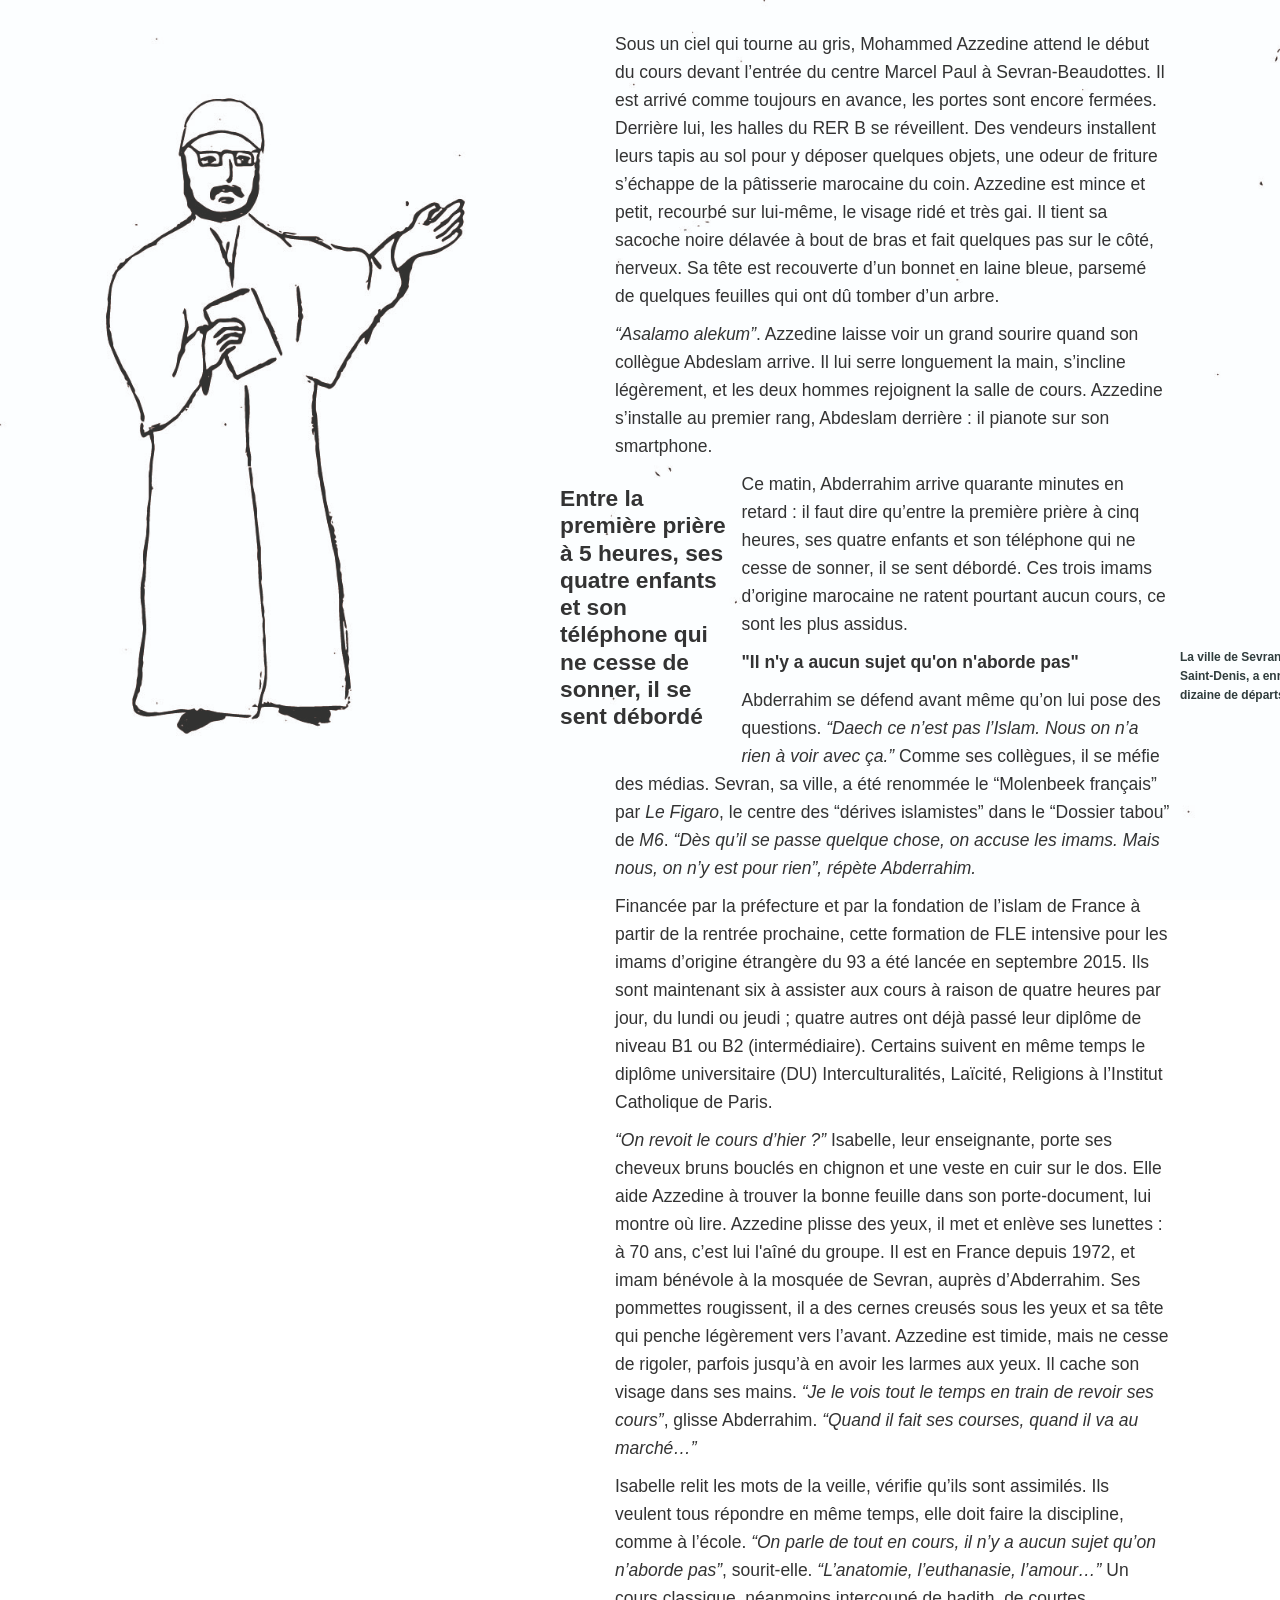
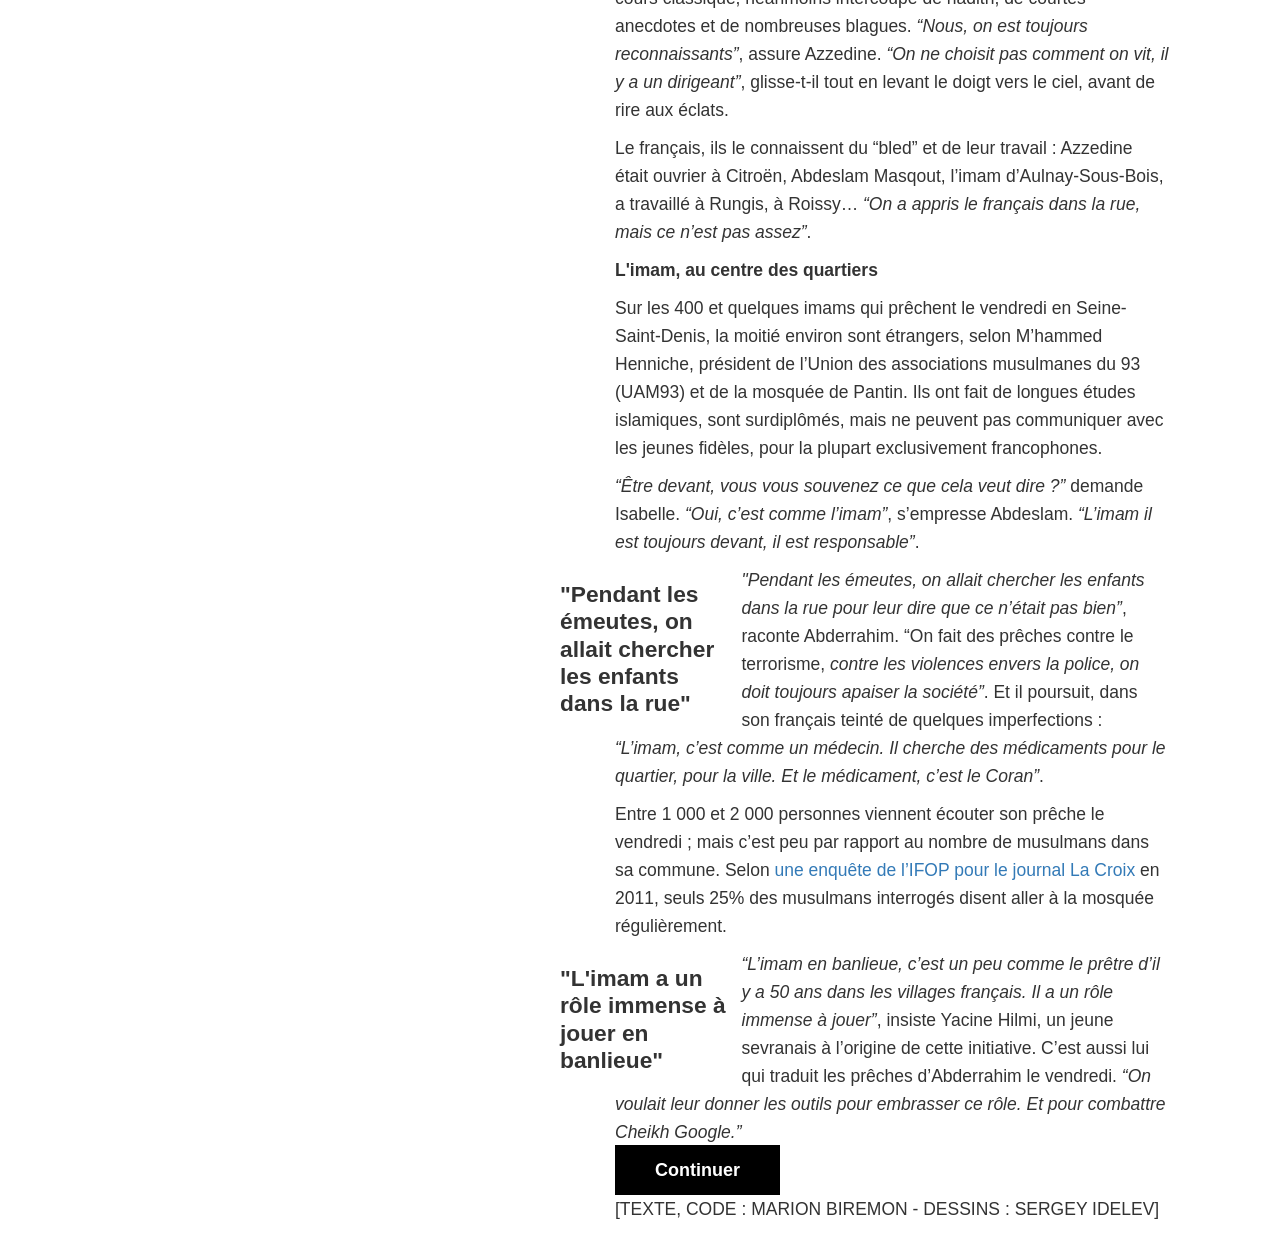
==== commit b9b5234e: "Update chapitre1.html" ====
--- a/chapitre1.html
+++ b/chapitre1.html
@@ -45,7 +45,7 @@
 
            <p>Sous un ciel qui tourne au gris, Mohammed Azzedine attend le début du cours devant l’entrée du centre Marcel Paul à <span class="soundcite" data-id="321270395" data-start="0" data-end="23930" data-plays="1">Sevran-Beaudottes</span>. Il est arrivé comme toujours en avance, les portes sont encore fermées. Derrière lui, <span class="soundcite" data-id="321273883" data-start="0" data-end="20638" data-plays="1">les halles du RER B se réveillent</span>. Des vendeurs installent leurs tapis au sol pour y déposer quelques objets, une odeur de friture s’échappe de la pâtisserie marocaine du coin. Azzedine est mince et petit, recourbé sur lui-même, le visage ridé et très gai. Il tient sa sacoche noire délavée à bout de bras et fait quelques pas sur le côté, nerveux. Sa tête est recouverte d’un bonnet en laine bleue, parsemé de quelques feuilles qui ont dû tomber d’un arbre. </p>
 
-           <p>“Asalamo alekum”. Azzedine laisse voir un grand sourire quand son collègue Abdeslam arrive. Il lui serre longuement la main, s’incline légèrement, et les deux hommes rejoignent la salle de cours. Azzedine s’installe au premier rang, Abdeslam derrière : il pianote sur son smartphone.</p>  
+                    <p><i>“Asalamo alekum”</i>. Azzedine laisse voir un grand sourire quand son collègue Abdeslam arrive. Il lui serre longuement la main, s’incline légèrement, et les deux hommes rejoignent la salle de cours. Azzedine s’installe au premier rang, Abdeslam derrière : il pianote sur son smartphone.</p>  
 
             <p class="encadre">Entre la première prière à 5 heures, ses quatre enfants et son téléphone qui ne cesse de sonner, il se sent débordé</p>
 
@@ -57,11 +57,13 @@
                 La ville de Sevran, en Seine-Saint-Denis, a enregistré une dizaine de départs en Syrie</a>
             </div> </div>
 
-           <p>Abderrahim se défend avant même qu’on lui pose des questions. “Daech ce n’est pas l’Islam. Nous on n’a rien à voir avec ça.” Comme ses collègues, il se méfie des médias. Sevran, sa ville, a été renommée le “Molenbeek français” par <i>Le Figaro</i>, le centre des “dérives islamistes” dans le “Dossier tabou” de <i>M6</i>. “Dès qu’il se passe quelque chose, on accuse les imams. Mais nous, on n’y est pour rien”, répète Abderrahim.</p> 
+            <p><b> "Il n'y a aucun sujet qu'on n'aborde pas"</b></p>
+            
+            <p>Abderrahim se défend avant même qu’on lui pose des questions. <i>“Daech ce n’est pas l’Islam. Nous on n’a rien à voir avec ça.”</i> Comme ses collègues, il se méfie des médias. Sevran, sa ville, a été renommée le “Molenbeek français” par <i>Le Figaro</i>, le centre des “dérives islamistes” dans le “Dossier tabou” de <i>M6</i>. <i>“Dès qu’il se passe quelque chose, on accuse les imams. Mais nous, on n’y est pour rien”, répète Abderrahim.</i></p> 
 
            <p>Financée par la préfecture et par la fondation de l’islam de France à partir de la rentrée prochaine, cette formation de FLE intensive pour les imams d’origine étrangère du 93 a été lancée en septembre 2015. Ils sont maintenant six à assister aux cours à raison de quatre heures par jour, du lundi ou jeudi ; quatre autres ont déjà passé leur diplôme de niveau B1 ou B2 (intermédiaire). Certains suivent en même temps le diplôme universitaire (DU) Interculturalités, Laïcité, Religions à l’Institut Catholique de Paris. </p>
 
-           <p>“On revoit le cours d’hier ?” Isabelle, leur enseignante, porte ses cheveux bruns bouclés en chignon et une veste en cuir sur le dos. Elle aide Azzedine à trouver la bonne feuille dans son porte-document, lui montre où lire. Azzedine plisse des yeux, il met et enlève ses lunettes : à 70 ans, c’est lui l'aîné du groupe. Il est en France depuis 1972, et imam bénévole à la mosquée de Sevran, auprès d’Abderrahim. Ses pommettes rougissent, il a des cernes creusés sous les yeux et sa tête qui penche légèrement vers l’avant. Azzedine est timide, mais ne cesse de rigoler, parfois jusqu’à en avoir les larmes aux yeux. Il cache son visage dans ses mains. “Je le vois tout le temps en train de revoir ses cours”, glisse Abderrahim. “Quand il fait ses courses, quand il va au marché…”</p>
+            <p><i>“On revoit le cours d’hier ?”</i> Isabelle, leur enseignante, porte ses cheveux bruns bouclés en chignon et une veste en cuir sur le dos. Elle aide Azzedine à trouver la bonne feuille dans son porte-document, lui montre où lire. Azzedine plisse des yeux, il met et enlève ses lunettes : à 70 ans, c’est lui l'aîné du groupe. Il est en France depuis 1972, et imam bénévole à la mosquée de Sevran, auprès d’Abderrahim. Ses pommettes rougissent, il a des cernes creusés sous les yeux et sa tête qui penche légèrement vers l’avant. Azzedine est timide, mais ne cesse de rigoler, parfois jusqu’à en avoir les larmes aux yeux. Il cache son visage dans ses mains. <i>“Je le vois tout le temps en train de revoir ses cours”</i>, glisse Abderrahim. <i>“Quand il fait ses courses, quand il va au marché…”</i></p>
 
               <div class="with-side">
 
@@ -70,23 +72,25 @@
             </div>
                  </div>
 
-           <p>Isabelle relit les mots de la veille, <span class="soundcite" data-id="321274740" data-start="0" data-end="41747" data-plays="1">vérifie qu’ils sont assimilés</span>. Ils veulent tous répondre en même temps, elle doit faire la discipline, comme à l’école. “On parle de tout en cours, il n’y a aucun sujet qu’on n’aborde pas”, sourit-elle. “L’anatomie, l’euthanasie, l’amour…” Un cours classique, néanmoins intercoupé de hadith, de courtes anecdotes et de nombreuses blagues. “Nous, on est toujours reconnaissants”, assure Azzedine. “On ne choisit pas comment on vit, il y a un dirigeant”, glisse-t-il tout en levant le doigt vers le ciel, avant de rire aux éclats. </p>
+           <p>Isabelle relit les mots de la veille, <span class="soundcite" data-id="321274740" data-start="0" data-end="41747" data-plays="1">vérifie qu’ils sont assimilés</span>. Ils veulent tous répondre en même temps, elle doit faire la discipline, comme à l’école. <i>“On parle de tout en cours, il n’y a aucun sujet qu’on n’aborde pas”</i>, sourit-elle. <i>“L’anatomie, l’euthanasie, l’amour…”</i> Un cours classique, néanmoins intercoupé de hadith, de courtes anecdotes et de nombreuses blagues. <i>“Nous, on est toujours reconnaissants”</i>, assure Azzedine. <i>“On ne choisit pas comment on vit, il y a un dirigeant”</i>, glisse-t-il tout en levant le doigt vers le ciel, avant de rire aux éclats. </p>
 
-           <p>Le français, ils le connaissent du “bled” et de leur travail : Azzedine était ouvrier à Citroën, Abdeslam Masqout, l’imam d’Aulnay-Sous-Bois, a travaillé à Rungis, à Roissy… “On a appris le français dans la rue, mais ce n’est pas assez”. </p>
+           <p>Le français, ils le connaissent du “bled” et de leur travail : Azzedine était ouvrier à Citroën, Abdeslam Masqout, l’imam d’Aulnay-Sous-Bois, a travaillé à Rungis, à Roissy… <i>“On a appris le français dans la rue, mais ce n’est pas assez”</i>. </p>
 
               <div class="with-side">
               <div class="info hid" id="info3">
                 Il existe trois types d'imams dans les mosquées : ceux qui font les cinq prières, ceux qui font les prêches du vendredi et ceux qui dirigent les prières du Ramadan. Ces derniers viennent en grande partie de l'étranger, car ils doivent être capables de réciter le Coran d'un bout à l'autre dans une voix chantante</a>
             </div>
             </div>
+            
+            <p><b>L'imam, au centre des quartiers</b></p>
 
            <p>Sur les 400 et quelques imams qui prêchent le vendredi en Seine-Saint-Denis, la moitié environ sont étrangers, selon M’hammed Henniche, président de l’Union des associations musulmanes du 93 (UAM93) et de la mosquée de Pantin. Ils ont fait de longues études islamiques, sont surdiplômés, mais ne peuvent pas communiquer avec les jeunes fidèles, pour la plupart exclusivement francophones.</p> 
 
-           <p>“Être devant, vous vous souvenez ce que cela veut dire ?” demande Isabelle. “Oui, c’est comme l’imam”, s’empresse Abdeslam. “L’imam il est toujours devant, il est responsable”.</p>
+            <p><i>“Être devant, vous vous souvenez ce que cela veut dire ?”</i> demande Isabelle. <i>“Oui, c’est comme l’imam”</i>, s’empresse Abdeslam. <i>“L’imam il est toujours devant, il est responsable”</i>.</p>
 
              <p class="encadre">"Pendant les émeutes, on allait chercher les enfants dans la rue"</p>
 
-             <p>"Pendant les émeutes, on allait chercher les enfants dans la rue pour leur dire que ce n’était pas bien”, raconte Abderrahim. “<span class="soundcite" data-id="321274246" data-start="0" data-end="49689" data-plays="1">On fait des prêches contre le terrorisme</span>, contre les violences envers la police, on doit toujours apaiser la société”. Et il poursuit, dans son français teinté de quelques imperfections : “L’imam, c’est comme un médecin. Il cherche des médicaments pour le quartier, pour la ville. Et le médicament, c’est le Coran”.</p>
+             <p><i>"Pendant les émeutes, on allait chercher les enfants dans la rue pour leur dire que ce n’était pas bien”</i>, raconte Abderrahim. “<span class="soundcite" data-id="321274246" data-start="0" data-end="49689" data-plays="1">On fait des prêches contre le terrorisme</span>, <i>contre les violences envers la police, on doit toujours apaiser la société”</i>. Et il poursuit, dans son français teinté de quelques imperfections : <i>“L’imam, c’est comme un médecin. Il cherche des médicaments pour le quartier, pour la ville. Et le médicament, c’est le Coran”</i>.</p>
 
                 <div class="with-side">
                 <div class="info hid" id="info3">
@@ -98,7 +102,7 @@
 
              <p class="encadre">"L'imam a un rôle immense à jouer en banlieue"</p>
 
-           <p>“L’imam en banlieue, c’est un peu comme le prêtre d’il y a 50 ans dans les villages français. Il a un rôle immense à jouer”, insiste Yacine Hilmi, un jeune sevranais à l’origine de cette initiative. C’est aussi lui qui traduit les prêches d’Abderrahim le vendredi. “On voulait leur donner les outils pour embrasser ce rôle. Et pour combattre Cheikh Google.”</p>
+           <p><i>“L’imam en banlieue, c’est un peu comme le prêtre d’il y a 50 ans dans les villages français. Il a un rôle immense à jouer”</i>, insiste Yacine Hilmi, un jeune sevranais à l’origine de cette initiative. C’est aussi lui qui traduit les prêches d’Abderrahim le vendredi. <i>“On voulait leur donner les outils pour embrasser ce rôle. Et pour combattre Cheikh Google.”</i></p>
 
 
             
